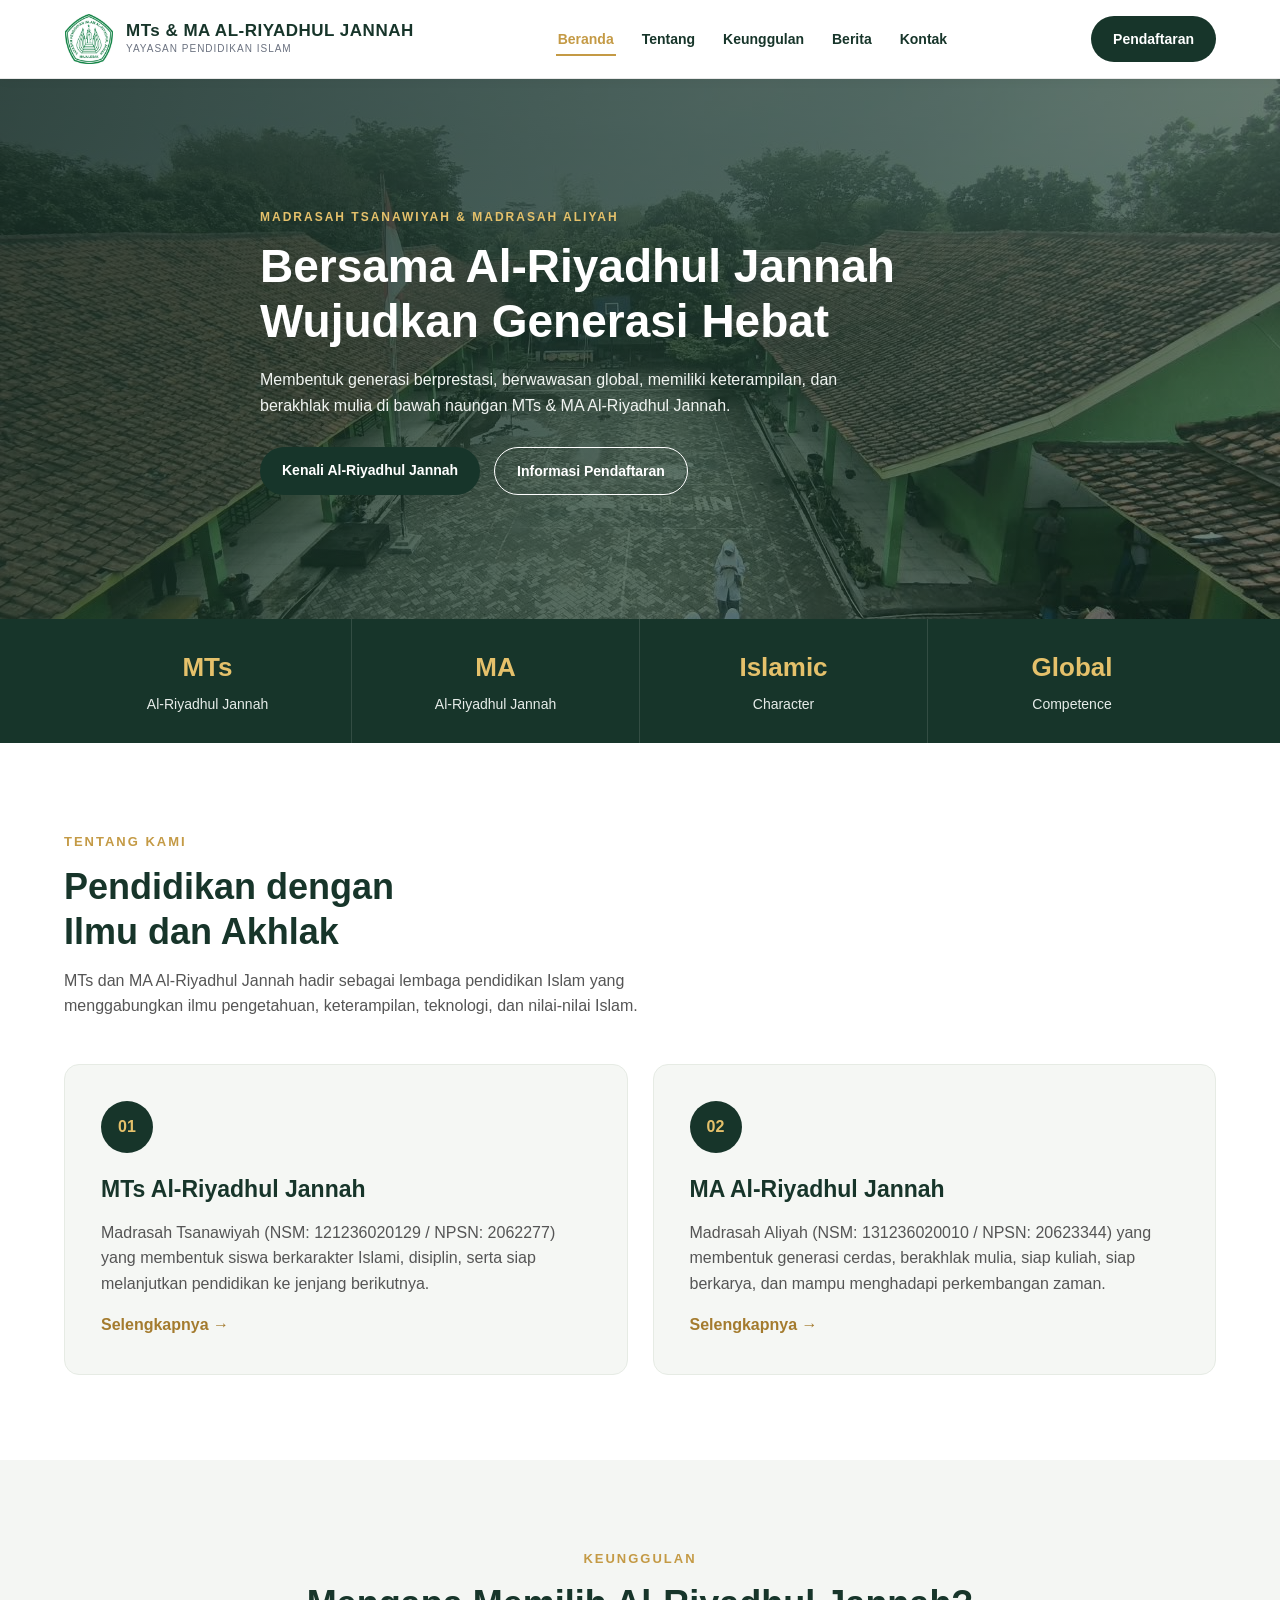
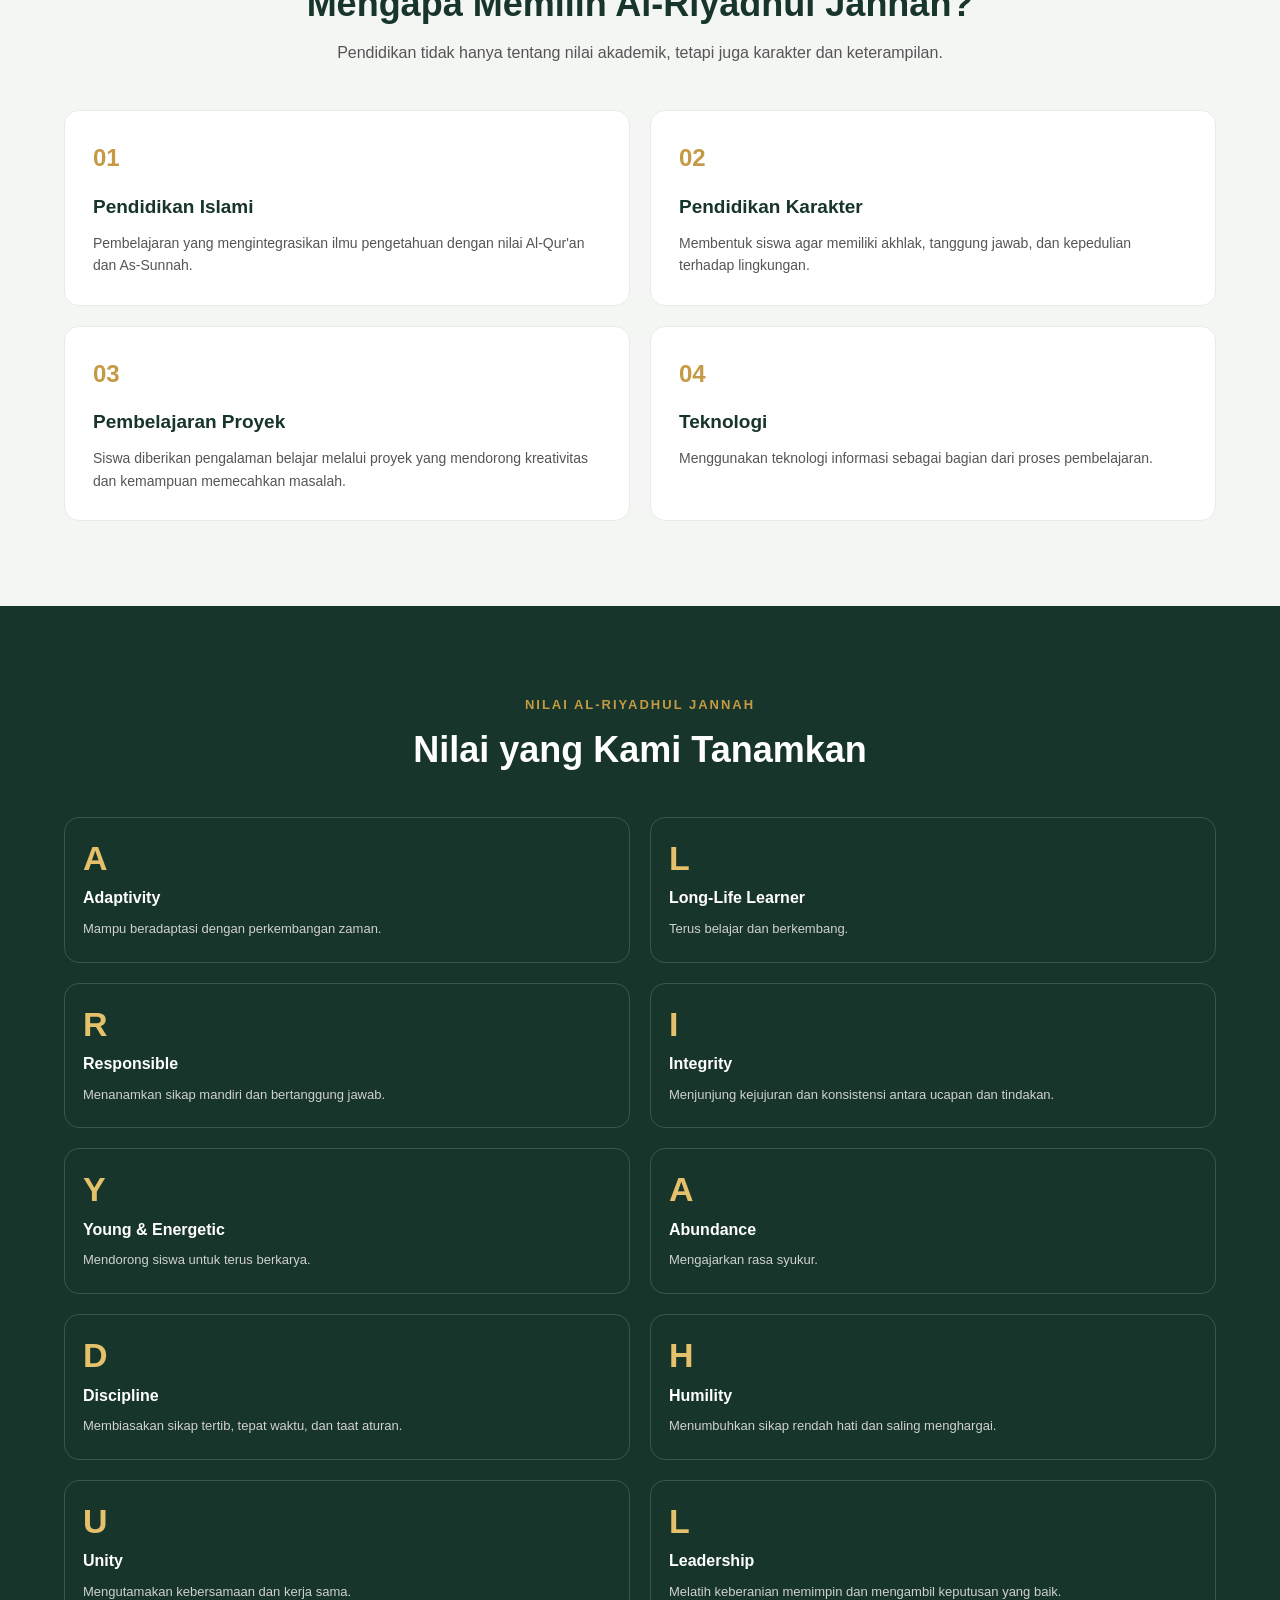
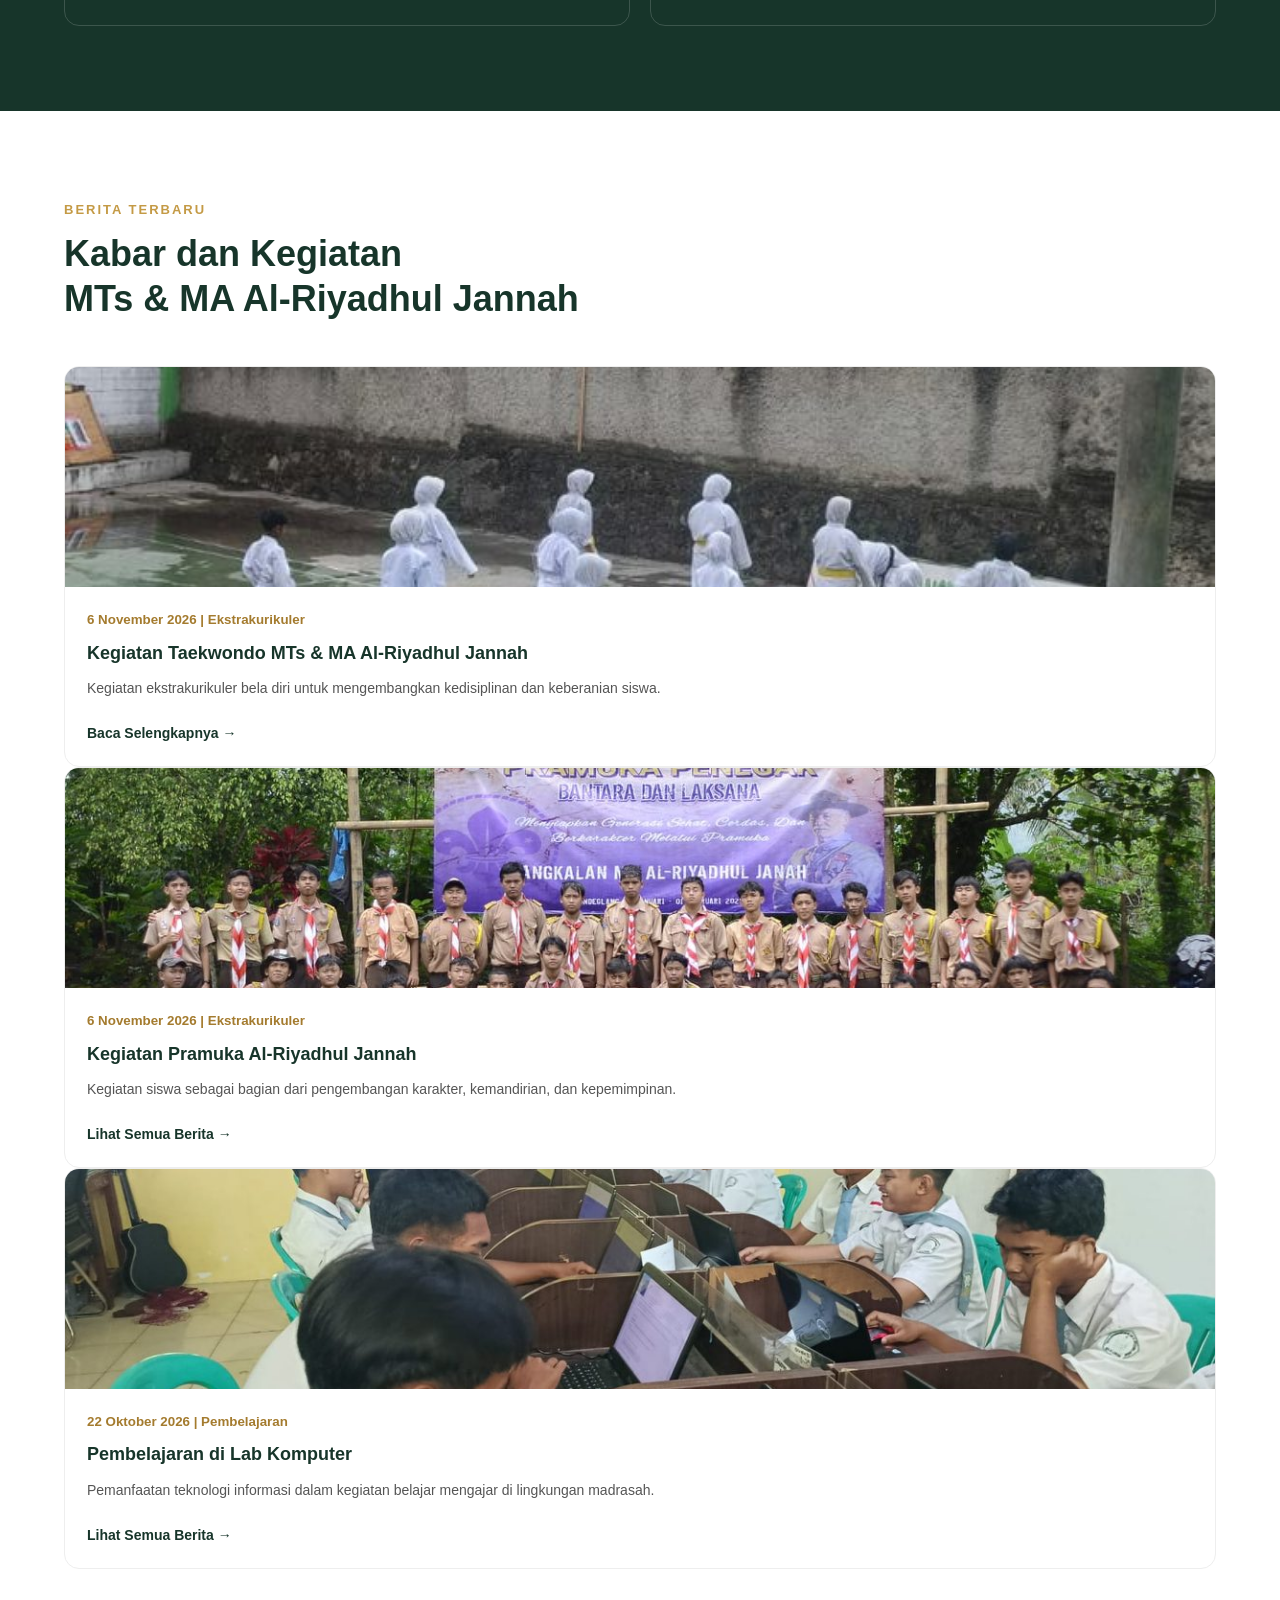
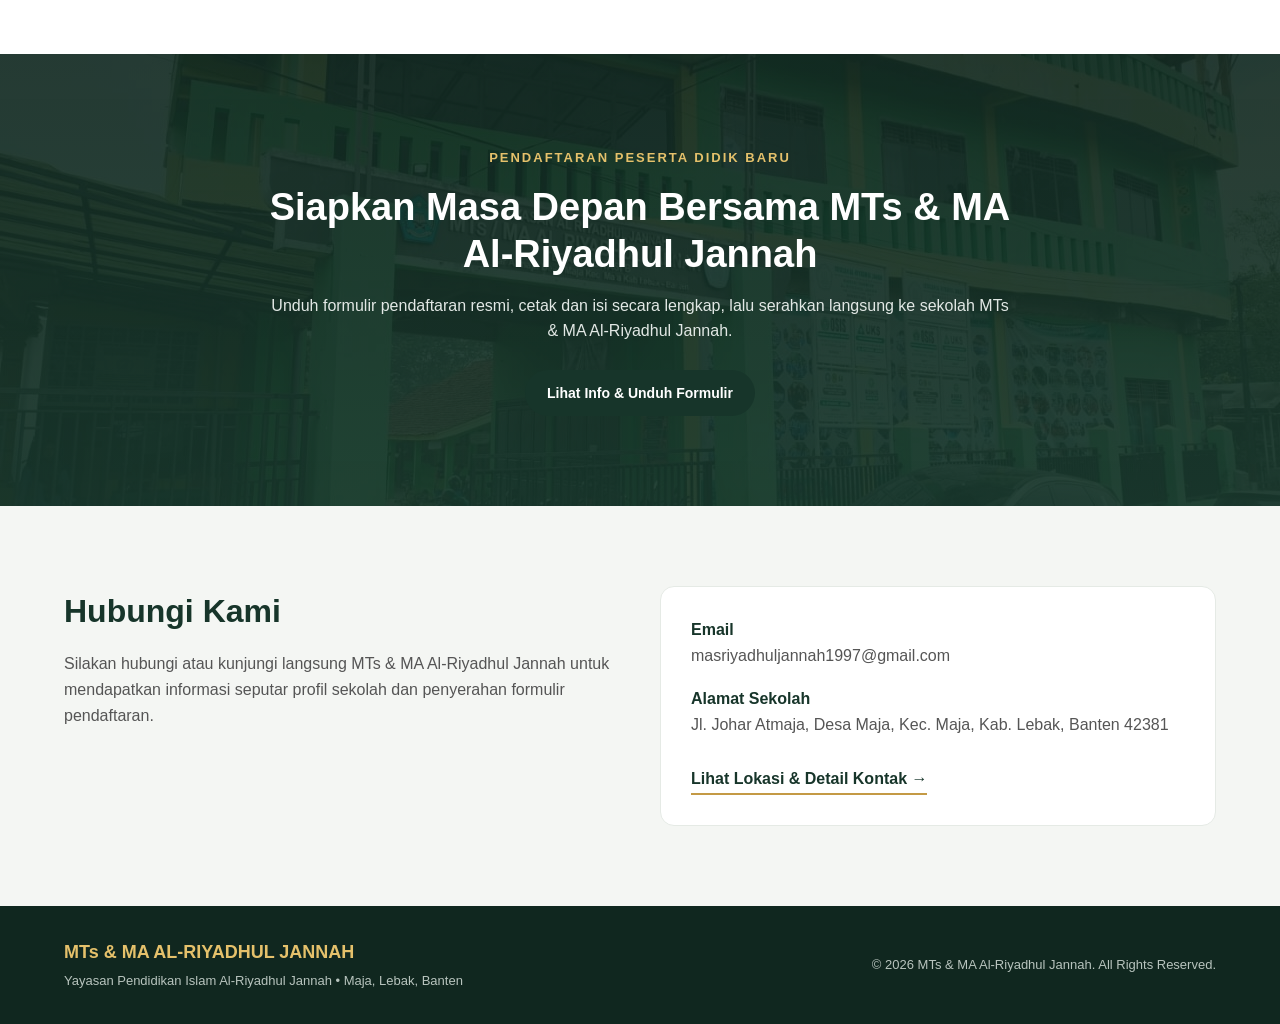
==== index.html @ 2610b928 "Commit pertama: Struktur awal website profil dan pendaftaran MTs" ====
<!DOCTYPE html>
<html lang="id">
<head>
    <meta charset="UTF-8">
    <meta name="viewport" content="width=device-width, initial-scale=1.0">
    <title>Beranda | MTs &amp; MA Al-Riyadhul Jannah</title>
    <link rel="stylesheet" href="assets/css/style.css">
</head>
<body>

<header class="header">
    <div class="container navbar">
        <a href="index.html" class="logo">
            <img src="assets/img/logo.png" alt="Logo Yayasan Al-Riyadhul Jannah">
            <div>
                <h2>MTs &amp; MA AL-RIYADHUL JANNAH</h2>
                <span>YAYASAN PENDIDIKAN ISLAM</span>
            </div>
        </a>

        <nav id="navMenu" class="nav-links" aria-label="Navigasi Utama">
            <a href="index.html" class="active">Beranda</a>
            <a href="profil.html">Tentang</a>
            <a href="keunggulan.html">Keunggulan</a>
            <a href="berita.html">Berita</a>
            <a href="kontak.html">Kontak</a>
            <a href="pendaftaran.html" class="nav-mobile-cta">Pendaftaran</a>
        </nav>

        <div class="nav-actions">
            <a href="pendaftaran.html" class="btn-daftar">Pendaftaran</a>
            <button type="button" class="hamburger" id="hamburgerBtn" aria-label="Buka menu navigasi" aria-expanded="false" aria-controls="navMenu">
                <span></span>
                <span></span>
                <span></span>
            </button>
        </div>
    </div>
</header>

<!-- ================= HERO ================= -->
<section id="home" class="hero">
    <div class="hero-image">
        <img src="assets/img/bg-hero.jpeg" alt="Lingkungan Sekolah MTs dan MA Al-Riyadhul Jannah">
    </div>

    <div class="container hero-content hero-animate">
        <span class="label">MADRASAH TSANAWIYAH &amp; MADRASAH ALIYAH</span>
        <h1>
            Bersama Al-Riyadhul Jannah<br>
            Wujudkan Generasi Hebat
        </h1>
        <p>
            Membentuk generasi berprestasi, berwawasan global,
            memiliki keterampilan, dan berakhlak mulia di bawah naungan
            MTs &amp; MA Al-Riyadhul Jannah.
        </p>

        <div class="hero-button">
            <a href="profil.html" class="btn-primary">Kenali Al-Riyadhul Jannah</a>
            <a href="pendaftaran.html" class="btn-secondary">Informasi Pendaftaran</a>
        </div>
    </div>
</section>

<!-- ================= STATISTIK / IDENTITAS ================= -->
<section class="stats">
    <div class="container stats-grid">
        <div class="stat reveal">
            <h2>MTs</h2>
            <p>Al-Riyadhul Jannah</p>
        </div>
        <div class="stat reveal">
            <h2>MA</h2>
            <p>Al-Riyadhul Jannah</p>
        </div>
        <div class="stat reveal">
            <h2>Islamic</h2>
            <p>Character</p>
        </div>
        <div class="stat reveal">
            <h2>Global</h2>
            <p>Competence</p>
        </div>
    </div>
</section>

<!-- ================= TENTANG ================= -->
<section id="tentang" class="section">
    <div class="container">
        <div class="section-title reveal">
            <span>TENTANG KAMI</span>
            <h2>Pendidikan dengan<br>Ilmu dan Akhlak</h2>
            <p>
                MTs dan MA Al-Riyadhul Jannah hadir sebagai lembaga pendidikan Islam yang
                menggabungkan ilmu pengetahuan, keterampilan, teknologi, dan nilai-nilai Islam.
            </p>
        </div>

        <div class="about-grid">
            <div class="about-card reveal">
                <div class="about-icon">01</div>
                <h3>MTs Al-Riyadhul Jannah</h3>
                <p>
                    Madrasah Tsanawiyah (NSM: 121236020129 / NPSN: 2062277) yang membentuk siswa
                    berkarakter Islami, disiplin, serta siap melanjutkan pendidikan ke jenjang berikutnya.
                </p>
                <a href="profil.html">Selengkapnya &rarr;</a>
            </div>

            <div class="about-card reveal">
                <div class="about-icon">02</div>
                <h3>MA Al-Riyadhul Jannah</h3>
                <p>
                    Madrasah Aliyah (NSM: 131236020010 / NPSN: 20623344) yang membentuk generasi cerdas,
                    berakhlak mulia, siap kuliah, siap berkarya, dan mampu menghadapi perkembangan zaman.
                </p>
                <a href="profil.html">Selengkapnya &rarr;</a>
            </div>
        </div>
    </div>
</section>

<!-- ================= KEUNGGULAN ================= -->
<section id="keunggulan" class="advantages">
    <div class="container">
        <div class="section-title center reveal">
            <span>KEUNGGULAN</span>
            <h2>Mengapa Memilih Al-Riyadhul Jannah?</h2>
            <p>
                Pendidikan tidak hanya tentang nilai akademik, tetapi juga karakter dan keterampilan.
            </p>
        </div>

        <div class="advantage-grid">
            <div class="advantage-card reveal">
                <div class="number">01</div>
                <h3>Pendidikan Islami</h3>
                <p>Pembelajaran yang mengintegrasikan ilmu pengetahuan dengan nilai Al-Qur'an dan As-Sunnah.</p>
            </div>

            <div class="advantage-card reveal">
                <div class="number">02</div>
                <h3>Pendidikan Karakter</h3>
                <p>Membentuk siswa agar memiliki akhlak, tanggung jawab, dan kepedulian terhadap lingkungan.</p>
            </div>

            <div class="advantage-card reveal">
                <div class="number">03</div>
                <h3>Pembelajaran Proyek</h3>
                <p>Siswa diberikan pengalaman belajar melalui proyek yang mendorong kreativitas dan kemampuan memecahkan masalah.</p>
            </div>

            <div class="advantage-card reveal">
                <div class="number">04</div>
                <h3>Teknologi</h3>
                <p>Menggunakan teknologi informasi sebagai bagian dari proses pembelajaran.</p>
            </div>
        </div>
    </div>
</section>

<!-- ================= NILAI ================= -->
<section class="values">
    <div class="container">
        <div class="section-title center reveal">
            <span>NILAI AL-RIYADHUL JANNAH</span>
            <h2>Nilai yang Kami Tanamkan</h2>
        </div>

        <div class="value-grid">
            <div class="value reveal"><strong>A</strong><h3>Adaptivity</h3><p>Mampu beradaptasi dengan perkembangan zaman.</p></div>
            <div class="value reveal"><strong>L</strong><h3>Long-Life Learner</h3><p>Terus belajar dan berkembang.</p></div>
            <div class="value reveal"><strong>R</strong><h3>Responsible</h3><p>Menanamkan sikap mandiri dan bertanggung jawab.</p></div>
            <div class="value reveal"><strong>I</strong><h3>Integrity</h3><p> Menjunjung kejujuran dan konsistensi antara ucapan dan tindakan.</p></div>
            <div class="value reveal"><strong>Y</strong><h3>Young & Energetic</h3><p>Mendorong siswa untuk terus berkarya.</p></div>
            <div class="value reveal"><strong>A</strong><h3>Abundance</h3><p>Mengajarkan rasa syukur.</p></div>
            <div class="value reveal"><strong>D</strong><h3>Discipline</h3><p>Membiasakan sikap tertib, tepat waktu, dan taat aturan.</p></div>
            <div class="value reveal"><strong>H</strong><h3>Humility</h3><p>Menumbuhkan sikap rendah hati dan saling menghargai.</p></div>
            <div class="value reveal"><strong>U</strong><h3>Unity</h3><p>Mengutamakan kebersamaan dan kerja sama.</p></div>
            <div class="value reveal"><strong>L</strong><h3>Leadership</h3><p>Melatih keberanian memimpin dan mengambil keputusan yang baik.</p></div>
        </div>
    </div>
</section>

<!-- ================= BERITA TERBARU ================= -->
<section id="berita" class="section">
    <div class="container">
        <div class="section-title reveal">
            <span>BERITA TERBARU</span>
            <h2>Kabar dan Kegiatan<br>MTs &amp; MA Al-Riyadhul Jannah</h2>
        </div>

        <div class="news-grid">
            <article class="news-card reveal">
                <img src="assets/img/ekskul-karate.jpg" alt="Kegiatan Bela Diri Siswa Al-Riyadhul Jannah" loading="lazy">
                <div class="news-content">
                    <small>6 November 2026 | Ekstrakurikuler</small>
                    <h3>Kegiatan Taekwondo MTs &amp; MA Al-Riyadhul Jannah</h3>
                    <p>Kegiatan ekstrakurikuler bela diri untuk mengembangkan kedisiplinan dan keberanian siswa.</p>
                    <a href="berita/berita-1.html" class="btn-detail">Baca Selengkapnya &rarr;</a>
                </div>
            </article>

            <article class="news-card reveal">
                <img src="assets/img/ekskul-pramuka.jpeg" alt="Kegiatan Pramuka Al-Riyadhul Jannah" loading="lazy">
                <div class="news-content">
                    <small>6 November 2026 | Ekstrakurikuler</small>
                    <h3>Kegiatan Pramuka Al-Riyadhul Jannah</h3>
                    <p>Kegiatan siswa sebagai bagian dari pengembangan karakter, kemandirian, dan kepemimpinan.</p>
                    <a href="berita.html" class="btn-detail">Lihat Semua Berita &rarr;</a>
                </div>
            </article>

            <article class="news-card reveal">
                <img src="assets/img/fasilitas-lab.jpeg" alt="Kegiatan Lab Komputer Al-Riyadhul Jannah" loading="lazy">
                <div class="news-content">
                    <small>22 Oktober 2026 | Pembelajaran</small>
                    <h3>Pembelajaran di Lab Komputer</h3>
                    <p>Pemanfaatan teknologi informasi dalam kegiatan belajar mengajar di lingkungan madrasah.</p>
                    <a href="berita.html" class="btn-detail">Lihat Semua Berita &rarr;</a>
                </div>
            </article>
        </div>
    </div>
</section>

<!-- ================= PENDAFTARAN CTA ================= -->
<section class="registration">
    <div class="container registration-content reveal">
        <span>PENDAFTARAN PESERTA DIDIK BARU</span>
        <h2>Siapkan Masa Depan Bersama MTs &amp; MA Al-Riyadhul Jannah</h2>
        <p>
            Unduh formulir pendaftaran resmi, cetak dan isi secara lengkap, lalu serahkan
            langsung ke sekolah MTs &amp; MA Al-Riyadhul Jannah.
        </p>
        <a href="pendaftaran.html" class="btn-primary">Lihat Info &amp; Unduh Formulir</a>
    </div>
</section>

<!-- ================= KONTAK RINGKAS ================= -->
<section id="kontak" class="contact">
    <div class="container contact-grid">
        <div class="reveal">
            <h2>Hubungi Kami</h2>
            <p>
                Silakan hubungi atau kunjungi langsung MTs &amp; MA Al-Riyadhul Jannah
                untuk mendapatkan informasi seputar profil sekolah dan penyerahan formulir pendaftaran.
            </p>
        </div>

        <div class="contact-info reveal">
            <p>
                <strong>Email</strong><br>
                masriyadhuljannah1997@gmail.com
            </p>
            <p>
                <strong>Alamat Sekolah</strong><br>
                Jl. Johar Atmaja, Desa Maja, Kec. Maja, Kab. Lebak, Banten 42381
            </p>
            <a href="kontak.html" class="maps-link">Lihat Lokasi &amp; Detail Kontak &rarr;</a>
        </div>
    </div>
</section>

<footer>
    <div class="container footer-content">
        <div>
            <h3>MTs &amp; MA AL-RIYADHUL JANNAH</h3>
            <p>Yayasan Pendidikan Islam Al-Riyadhul Jannah &bull; Maja, Lebak, Banten</p>
        </div>
        <div>
            <p>&copy; 2026 MTs &amp; MA Al-Riyadhul Jannah. All Rights Reserved.</p>
        </div>
    </div>
</footer>
<script src="assets/js/main.js"></script>

</body>
</html>
---- assets/css/style.css ----
/* =========================
   RESET & BASE
========================= */
* {
    margin: 0;
    padding: 0;
    box-sizing: border-box;
}

html {
    scroll-behavior: smooth;
}

body {
    font-family: "Segoe UI", Arial, Helvetica, sans-serif;
    color: #17352a;
    background: #ffffff;
    line-height: 1.6;
    overflow-x: hidden;
}

a {
    text-decoration: none;
    color: inherit;
}

img {
    max-width: 100%;
    display: block;
}

.container {
    width: 90%;
    max-width: 1200px;
    margin: auto;
}

/* =========================
   ANIMATIONS
========================= */
@keyframes fadeSlideUp {
    from {
        opacity: 0;
        transform: translateY(24px);
    }
    to {
        opacity: 1;
        transform: translateY(0);
    }
}

.hero-animate {
    animation: fadeSlideUp 0.8s ease-out both;
}

.reveal {
    opacity: 0;
    transform: translateY(22px);
    transition: opacity 0.6s ease, transform 0.6s ease;
}

.reveal.visible {
    opacity: 1;
    transform: translateY(0);
}

@media (prefers-reduced-motion: reduce) {
    .hero-animate,
    .reveal {
        animation: none !important;
        opacity: 1 !important;
        transform: none !important;
        transition: none !important;
    }
}

/* =========================
   HEADER & NAVIGATION
========================= */
.header {
    position: sticky;
    top: 0;
    z-index: 1000;
    background: rgba(255, 255, 255, 0.98);
    backdrop-filter: blur(8px);
    border-bottom: 1px solid #e8e8e8;
    box-shadow: 0 2px 10px rgba(0, 0, 0, 0.04);
}

.navbar {
    min-height: 78px;
    display: flex;
    align-items: center;
    justify-content: space-between;
    gap: 20px;
    position: relative;
}

.logo {
    display: flex;
    align-items: center;
    gap: 12px;
    flex-shrink: 0;
}

.logo img {
    width: 50px;
    height: 50px;
    object-fit: contain;
}

.logo h2 {
    font-size: 17px;
    letter-spacing: 0.5px;
    color: #17352a;
    line-height: 1.2;
}

.logo span {
    display: block;
    font-size: 10px;
    color: #6b7280;
    letter-spacing: 1px;
    text-transform: uppercase;
}

.nav-links {
    display: flex;
    align-items: center;
    gap: 24px;
}

.nav-links a {
    font-size: 14px;
    font-weight: 700;
    color: #17352a;
    padding: 6px 2px;
    position: relative;
    transition: color 0.3s ease;
}

.nav-links a::after {
    content: "";
    position: absolute;
    left: 0;
    bottom: 0;
    width: 0;
    height: 2px;
    background: #c49a45;
    transition: width 0.3s ease;
}

.nav-links a:hover,
.nav-links a.active {
    color: #c49a45;
}

.nav-links a:hover::after,
.nav-links a.active::after {
    width: 100%;
}

.nav-actions {
    display: flex;
    align-items: center;
    gap: 12px;
}

/* Mobile CTA hidden on desktop inside nav */
.nav-mobile-cta {
    display: none;
}

/* BUTTONS */
.btn-daftar,
.btn-primary {
    display: inline-block;
    padding: 12px 22px;
    border-radius: 30px;
    background: #17352a;
    color: #ffffff;
    font-size: 14px;
    font-weight: 700;
    border: none;
    cursor: pointer;
    transition: background-color 0.3s ease, transform 0.25s ease, box-shadow 0.3s ease;
}

.btn-daftar:hover,
.btn-primary:hover {
    background: #c49a45;
    color: #ffffff;
    transform: translateY(-2px);
    box-shadow: 0 6px 16px rgba(196, 154, 69, 0.28);
}

.btn-secondary {
    display: inline-block;
    padding: 12px 22px;
    border: 1.5px solid #ffffff;
    border-radius: 30px;
    color: #ffffff;
    font-size: 14px;
    font-weight: 700;
    transition: background-color 0.3s ease, color 0.3s ease, transform 0.25s ease;
}

.btn-secondary:hover {
    background: #ffffff;
    color: #17352a;
    transform: translateY(-2px);
}

.btn-detail {
    display: inline-block;
    margin-top: 8px;
    color: #17352a;
    font-weight: 700;
    font-size: 14px;
    transition: color 0.3s ease, transform 0.3s ease;
}

.btn-detail:hover {
    color: #c49a45;
    transform: translateX(4px);
}

/* HAMBURGER BUTTON */
.hamburger {
    display: none;
    flex-direction: column;
    justify-content: center;
    align-items: center;
    gap: 5px;
    width: 42px;
    height: 42px;
    background: #f4f6f3;
    border: 1px solid #dce3dc;
    border-radius: 8px;
    cursor: pointer;
    padding: 8px;
    transition: background-color 0.25s ease;
}

.hamburger:hover {
    background: #e6ece6;
}

.hamburger span {
    display: block;
    width: 22px;
    height: 2.5px;
    background: #17352a;
    border-radius: 2px;
    transition: transform 0.3s ease, opacity 0.3s ease;
}

.hamburger.is-open span:nth-child(1) {
    transform: translateY(7.5px) rotate(45deg);
}

.hamburger.is-open span:nth-child(2) {
    opacity: 0;
}

.hamburger.is-open span:nth-child(3) {
    transform: translateY(-7.5px) rotate(-45deg);
}

/* =========================
   HERO
========================= */
.hero {
    position: relative;
    min-height: 540px;
    overflow: hidden;
    display: flex;
    align-items: center;
    background: #10271f;
}

.hero-image {
    position: absolute;
    inset: 0;
    width: 100%;
    height: 100%;
    z-index: 0;
}

.hero-image img {
    width: 100%;
    height: 100%;
    object-fit: cover;
    object-position: center;
}

.hero-image::after {
    content: "";
    position: absolute;
    inset: 0;
    background: linear-gradient(
        135deg,
        rgba(16, 39, 31, 0.82) 0%,
        rgba(23, 53, 42, 0.68) 60%,
        rgba(16, 39, 31, 0.55) 100%
    );
    z-index: 1;
}

.hero-content {
    position: relative;
    z-index: 2;
    padding: 70px 0;
    max-width: 760px;
}

.hero .label,
.page-banner .label {
    display: inline-block;
    font-size: 12px;
    font-weight: 700;
    letter-spacing: 2px;
    color: #e5c16b;
    text-transform: uppercase;
    margin-bottom: 12px;
}

.hero h1 {
    color: #ffffff;
    font-size: 46px;
    line-height: 1.2;
    margin-bottom: 18px;
}

.hero p {
    color: #f0f4f1;
    font-size: 16px;
    max-width: 600px;
    margin-bottom: 28px;
}

.hero-button {
    display: flex;
    flex-wrap: wrap;
    gap: 14px;
}

/* =========================
   PAGE BANNER (INTERNAL PAGES)
========================= */
.page-banner {
    background: linear-gradient(135deg, #10271f 0%, #17352a 100%);
    color: #ffffff;
    padding: 64px 0;
    text-align: center;
}

.page-banner h1 {
    font-size: 36px;
    line-height: 1.25;
    margin-bottom: 12px;
}

.page-banner p {
    color: #d6e0db;
    max-width: 680px;
    margin: 0 auto;
    font-size: 15px;
}

/* =========================
   STATS
========================= */
.stats {
    background: #17352a;
    color: #ffffff;
}

.stats-grid {
    display: grid;
    grid-template-columns: repeat(4, 1fr);
}

.stat {
    text-align: center;
    padding: 28px 16px;
    border-right: 1px solid rgba(255, 255, 255, 0.12);
}

.stat:last-child {
    border-right: none;
}

.stat h2 {
    color: #e5c16b;
    font-size: 26px;
    margin-bottom: 4px;
}

.stat p {
    font-size: 14px;
    color: #e6ece9;
}

/* =========================
   SECTION COMMON
========================= */
.section {
    padding: 85px 0;
}

.section-title {
    max-width: 680px;
    margin-bottom: 45px;
}

.section-title span {
    color: #c49a45;
    font-size: 13px;
    font-weight: 700;
    letter-spacing: 2px;
    text-transform: uppercase;
}

.section-title h2 {
    font-size: 36px;
    line-height: 1.25;
    margin: 10px 0 14px;
    color: #17352a;
}

.section-title p {
    color: #555;
}

.center {
    text-align: center;
    margin-left: auto;
    margin-right: auto;
}

/* =========================
   ABOUT (MTs & MA)
========================= */
.about-grid {
    display: grid;
    grid-template-columns: repeat(2, 1fr);
    gap: 25px;
}

.about-card {
    padding: 36px;
    background: #f5f7f4;
    border-radius: 15px;
    border: 1px solid #e6ebe4;
    transition: transform 0.3s ease, box-shadow 0.3s ease;
}

.about-card:hover {
    transform: translateY(-6px);
    box-shadow: 0 15px 35px rgba(0, 0, 0, 0.08);
}

.about-icon {
    width: 52px;
    height: 52px;
    display: flex;
    align-items: center;
    justify-content: center;
    border-radius: 50%;
    background: #17352a;
    color: #e5c16b;
    font-weight: 700;
    margin-bottom: 18px;
}

.about-card h3 {
    font-size: 23px;
    margin-bottom: 12px;
}

.about-card p {
    color: #555;
    margin-bottom: 16px;
}

.about-card .meta-list {
    list-style: none;
    margin-bottom: 18px;
    font-size: 13px;
    color: #3f5248;
}

.about-card .meta-list li {
    margin-bottom: 5px;
}

.about-card a {
    color: #a47b2e;
    font-weight: 700;
}

/* =========================
   ADVANTAGES
========================= */
.advantages {
    padding: 85px 0;
    background: #f4f6f3;
}

.advantage-grid {
    display: grid;
    grid-template-columns: repeat(4, 1fr);
    gap: 20px;
}

.advantage-card {
    background: #ffffff;
    padding: 28px;
    border-radius: 15px;
    border: 1px solid #eaeaea;
    transition: transform 0.3s ease, box-shadow 0.3s ease;
}

.advantage-card:hover {
    transform: translateY(-6px);
    box-shadow: 0 12px 26px rgba(0, 0, 0, 0.06);
}

.number {
    color: #c49a45;
    font-size: 24px;
    font-weight: 700;
    margin-bottom: 14px;
}

.advantage-card h3 {
    margin-bottom: 10px;
    font-size: 19px;
}

.advantage-card p {
    color: #555;
    font-size: 14px;
}

/* =========================
   VALUES
========================= */
.values {
    padding: 85px 0;
    background: #17352a;
    color: #ffffff;
}

.values .section-title h2 {
    color: #ffffff;
}

.values .section-title p {
    color: #d2d2d2;
}

/* Desktop: 5 kolom x 2 baris = 10 item */
.value-grid {
    display: grid;
    grid-template-columns: repeat(5, 1fr);
    gap: 20px;
}

.value {
    padding: 22px 18px;
    border: 1px solid rgba(255, 255, 255, 0.16);
    border-radius: 15px;
    transition: background-color 0.3s ease, transform 0.3s ease;
}

.value:hover {
    background: rgba(255, 255, 255, 0.07);
    transform: translateY(-4px);
}

.value strong {
    display: block;
    font-size: 34px;
    color: #e5c16b;
    margin-bottom: 8px;
    line-height: 1.1;
}

.value h3 {
    font-size: 16px;
    margin-bottom: 8px;
}

.value p {
    color: #d0d0d0;
    font-size: 13px;
}

/* =========================
   NEWS & GALLERY
========================= */
.advantage-grid {
    grid-template-columns: repeat(2, 1fr);
}

.value-grid {
    grid-template-columns: repeat(2, 1fr);
}

.news-grid {
    grid-template-columns: repeat(2, 1fr);
}

.news-card {
    overflow: hidden;
    border-radius: 15px;
    background: #ffffff;
    border: 1px solid #eeeeee;
    display: flex;
    flex-direction: column;
    transition: transform 0.3s ease, box-shadow 0.3s ease;
}

.news-card:hover {
    transform: translateY(-6px);
    box-shadow: 0 15px 30px rgba(0, 0, 0, 0.08);
}

.news-card img {
    width: 100%;
    height: 220px;
    object-fit: cover;
}

.news-content {
    padding: 22px;
    display: flex;
    flex-direction: column;
    flex: 1;
}

.news-content small {
    color: #a47b2e;
    font-weight: 600;
}

.news-content h3 {
    margin: 8px 0 10px;
    font-size: 18px;
}

.news-content p {
    color: #555;
    font-size: 14px;
    margin-bottom: 14px;
    flex: 1;
}

/* DETAIL BERITA */
.detail-berita {
    max-width: 820px;
    margin: 0 auto;
    background: #ffffff;
    padding: 36px;
    border-radius: 16px;
    border: 1px solid #e8ece8;
    box-shadow: 0 8px 25px rgba(0, 0, 0, 0.05);
}

.detail-berita small {
    color: #a47b2e;
    font-weight: 700;
    display: block;
    margin-bottom: 10px;
}

.detail-berita h1 {
    font-size: 30px;
    line-height: 1.3;
    margin-bottom: 22px;
    color: #17352a;
}

.detail-berita img {
    width: 100%;
    max-height: 440px;
    object-fit: cover;
    border-radius: 12px;
    margin-bottom: 24px;
}

.detail-berita p {
    margin-bottom: 16px;
    color: #333;
    font-size: 16px;
    line-height: 1.75;
}

/* =========================
   PENDAFTARAN OFFLINE PAGE
========================= */
.pendaftaran-wrapper {
    max-width: 820px;
    margin: 0 auto;
}

.pendaftaran-card {
    background: #ffffff;
    border-radius: 16px;
    padding: 36px;
    border: 1px solid #e4ebe5;
    box-shadow: 0 10px 30px rgba(23, 53, 42, 0.08);
}

.pendaftaran-card h2 {
    font-size: 24px;
    margin-bottom: 12px;
    color: #17352a;
}

.steps-box {
    background: #f4f7f5;
    border-left: 5px solid #17352a;
    padding: 24px;
    border-radius: 8px;
    margin: 24px 0;
}

.steps-box h3 {
    margin-bottom: 12px;
    color: #17352a;
}

.steps-box ol {
    padding-left: 20px;
}

.steps-box li {
    margin-bottom: 10px;
    color: #374151;
}

.download-box {
    text-align: center;
    background: #f9faf8;
    border: 1.5px dashed #c49a45;
    border-radius: 12px;
    padding: 32px 20px;
    margin: 28px 0 20px;
}

.download-box p {
    margin-bottom: 18px;
    color: #374151;
}

.btn-download {
    display: inline-block;
    background: #17352a;
    color: #ffffff;
    padding: 15px 30px;
    border-radius: 30px;
    font-size: 16px;
    font-weight: 700;
    transition: background-color 0.3s ease, transform 0.25s ease, box-shadow 0.3s ease;
}

.btn-download:hover {
    background: #c49a45;
    transform: translateY(-2px);
    box-shadow: 0 8px 20px rgba(196, 154, 69, 0.3);
}

.pendaftaran-note {
    font-size: 13.5px;
    color: #5b6660;
    background: #fffbeb;
    border: 1px solid #fde68a;
    padding: 14px 18px;
    border-radius: 8px;
    margin-top: 16px;
}

/* =========================
   REGISTRATION CTA SECTION
========================= */
.registration {
    padding: 90px 0;
    background:
        linear-gradient(
            rgba(16, 39, 31, 0.90),
            rgba(23, 53, 42, 0.92)
        ),
        url("../img/pintudepan.jpg");
    background-size: cover;
    background-position: center;
    text-align: center;
    color: #ffffff;
}

.registration-content {
    max-width: 750px;
}

.registration span {
    color: #e5c16b;
    font-weight: 700;
    letter-spacing: 2px;
    font-size: 13px;
}

.registration h2 {
    font-size: 38px;
    line-height: 1.25;
    margin: 14px 0;
}

.registration p {
    color: #e2e8e5;
    margin-bottom: 26px;
}

/* =========================
   CONTACT
========================= */
.contact {
    padding: 80px 0;
    background: #f4f6f3;
}

.contact-grid {
    display: grid;
    grid-template-columns: 1fr 1fr;
    gap: 40px;
    align-items: start;
}

.contact h2 {
    font-size: 32px;
    margin-bottom: 14px;
}

.contact p {
    color: #555;
}

.contact-info {
    background: #ffffff;
    padding: 30px;
    border-radius: 14px;
    border: 1px solid #e5eae5;
}

.contact-info p {
    margin-bottom: 18px;
}

.contact-info p:last-child {
    margin-bottom: 0;
}

.contact-info strong {
    color: #17352a;
}

.maps-link {
    display: inline-block;
    margin-top: 10px;
    color: #17352a;
    font-weight: 700;
    border-bottom: 2px solid #c49a45;
    padding-bottom: 2px;
    transition: color 0.3s ease;
}

.maps-link:hover {
    color: #c49a45;
}

/* =========================
   FOOTER
========================= */
footer {
    background: #10271f;
    color: #ffffff;
    padding: 32px 0;
}

.footer-content {
    display: flex;
    justify-content: space-between;
    align-items: center;
    gap: 16px;
}

.footer-content h3 {
    color: #e5c16b;
    font-size: 18px;
    margin-bottom: 4px;
}

.footer-content p {
    color: #b8c4be;
    font-size: 13px;
}

/* =========================
   RESPONSIVE (TABLET & MOBILE)
========================= */
@media (max-width: 900px) {
    .hamburger {
        display: flex;
    }

    .nav-actions .btn-daftar {
        display: none;
    }

    .nav-links {
        display: none;
        position: absolute;
        top: 78px;
        left: -5.5%;
        right: -5.5%;
        background: #ffffff;
        flex-direction: column;
        align-items: stretch;
        gap: 0;
        padding: 12px 24px 20px;
        border-bottom: 2px solid #e5e8e5;
        box-shadow: 0 12px 24px rgba(0, 0, 0, 0.08);
        z-index: 999;
    }

    .nav-links.open {
        display: flex;
        animation: fadeSlideUp 0.25s ease-out;
    }

    .nav-links a {
        padding: 12px 4px;
        border-bottom: 1px solid #f0f2f0;
        font-size: 15px;
    }

    .nav-links a::after {
        display: none;
    }

    .nav-mobile-cta {
        display: block;
        margin-top: 14px;
        text-align: center;
        background: #17352a !important;
        color: #ffffff !important;
        border-radius: 30px;
        padding: 12px 20px !important;
        border-bottom: none !important;
    }

    .hero h1 {
        font-size: 36px;
    }

    .advantage-grid,
    .value-grid {
        grid-template-columns: repeat(2, 1fr);
    }

    .news-grid {
        grid-template-columns: repeat(2, 1fr);
    }
}

@media (max-width: 600px) {
    .navbar {
        min-height: 70px;
    }

    .nav-links {
        top: 70px;
    }

    .logo img {
        width: 42px;
        height: 42px;
    }

    .logo h2 {
        font-size: 14px;
    }

    .logo span {
        font-size: 9px;
    }

    .hero {
        min-height: 460px;
    }

    .hero-content {
        padding: 50px 0;
    }

    .hero h1 {
        font-size: 28px;
    }

    .hero p {
        font-size: 14.5px;
    }

    .hero-button {
        flex-direction: column;
        align-items: stretch;
    }

    .hero-button a {
        text-align: center;
    }

    .page-banner {
        padding: 46px 0;
    }

    .page-banner h1 {
        font-size: 26px;
    }

    .stats-grid {
        grid-template-columns: repeat(2, 1fr);
    }

    .stat {
        border-bottom: 1px solid rgba(255, 255, 255, 0.12);
    }

    .section,
    .advantages,
    .values,
    .registration {
        padding: 60px 0;
    }

    .about-grid,
    .advantage-grid,
    .value-grid,
    .news-grid,
    .contact-grid {
        grid-template-columns: 1fr;
    }

    .section-title h2,
    .registration h2 {
        font-size: 26px;
    }

    .detail-berita,
    .pendaftaran-card {
        padding: 22px;
    }

    .detail-berita h1 {
        font-size: 22px;
    }

    .footer-content {
        flex-direction: column;
        text-align: center;
    }
}
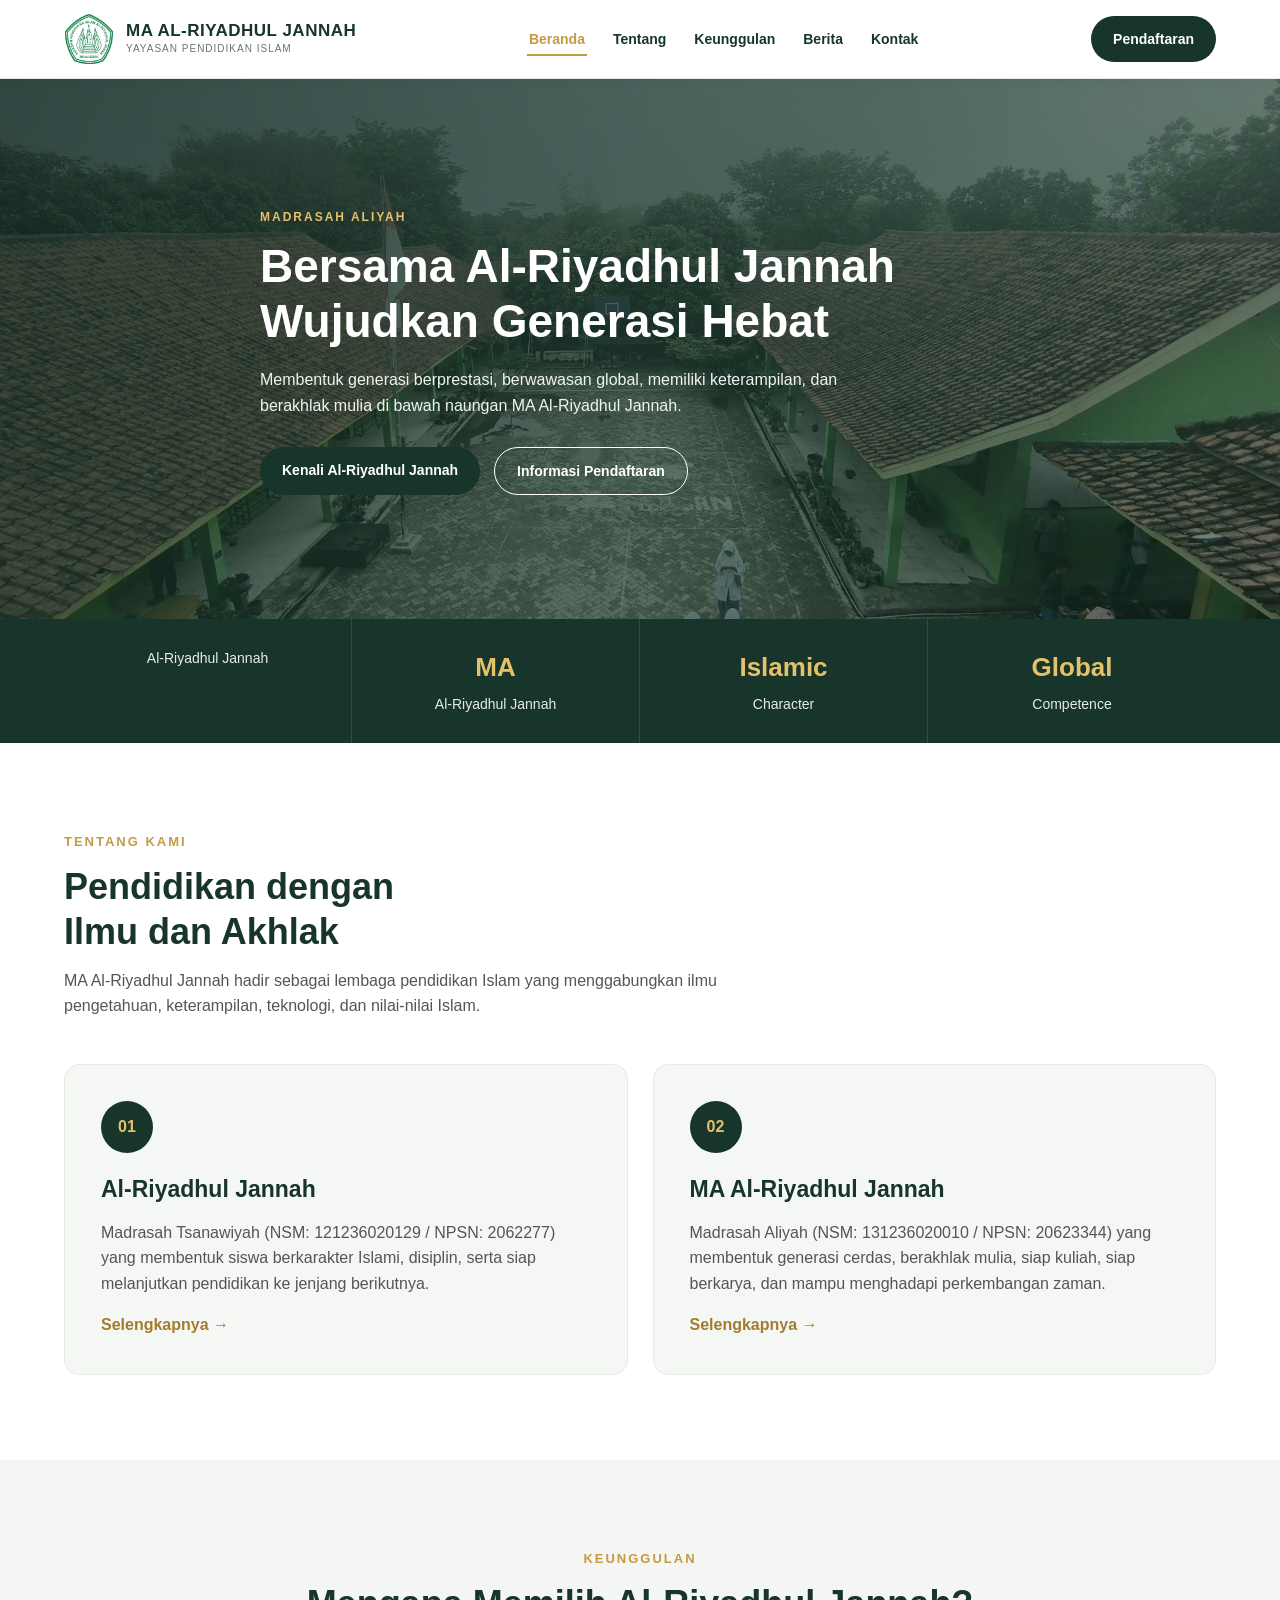
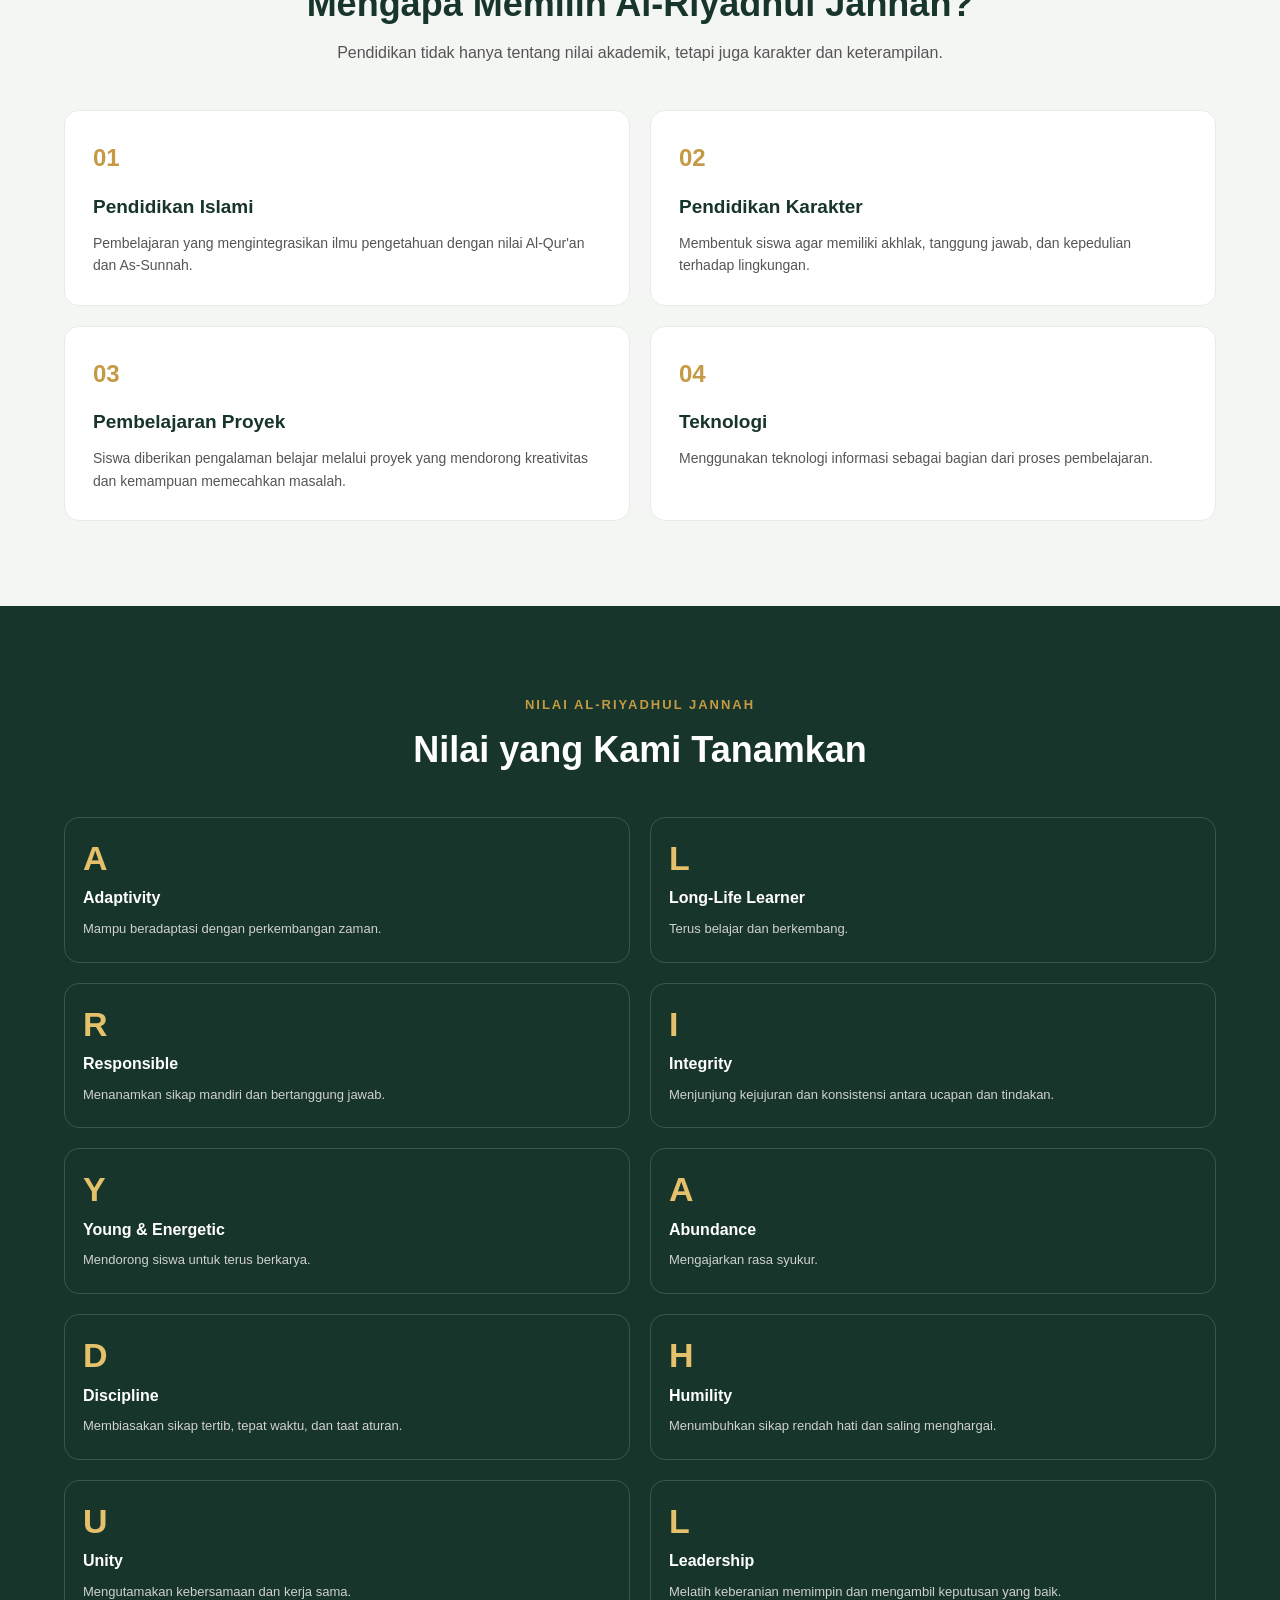
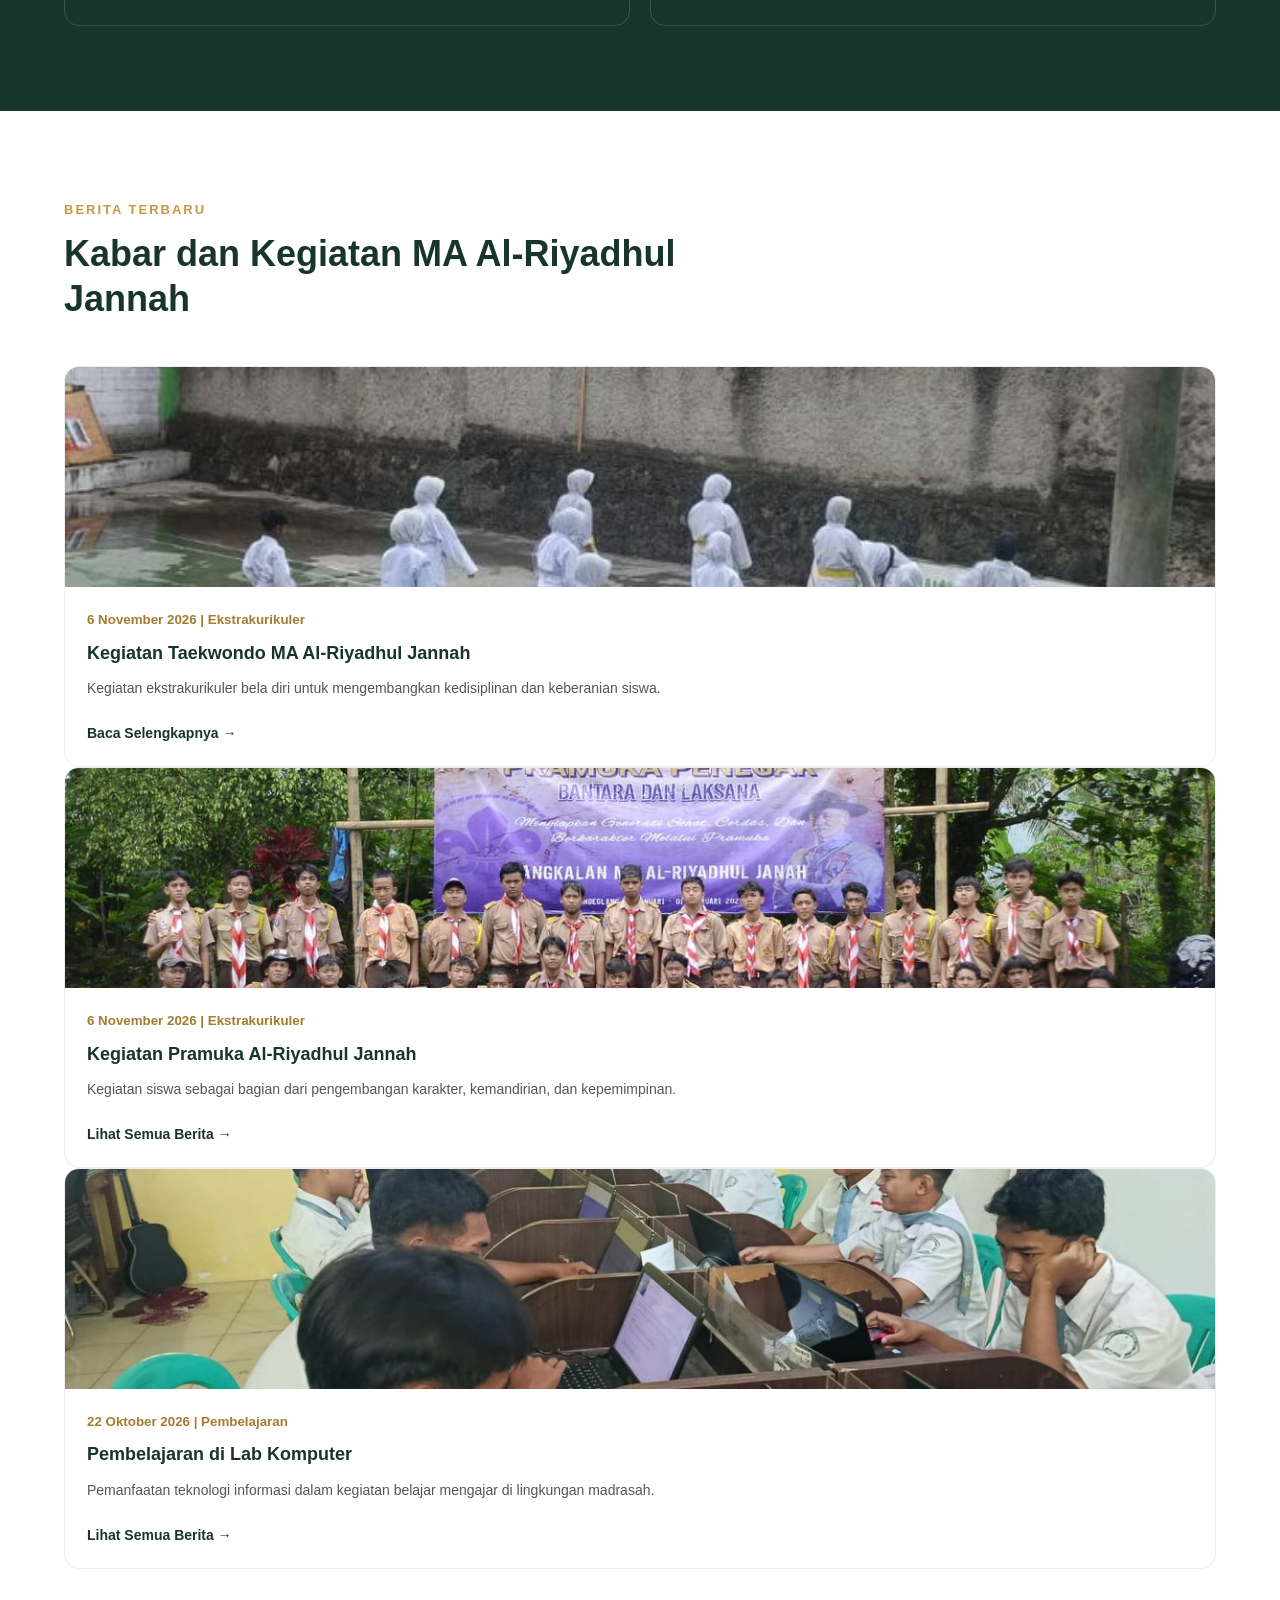
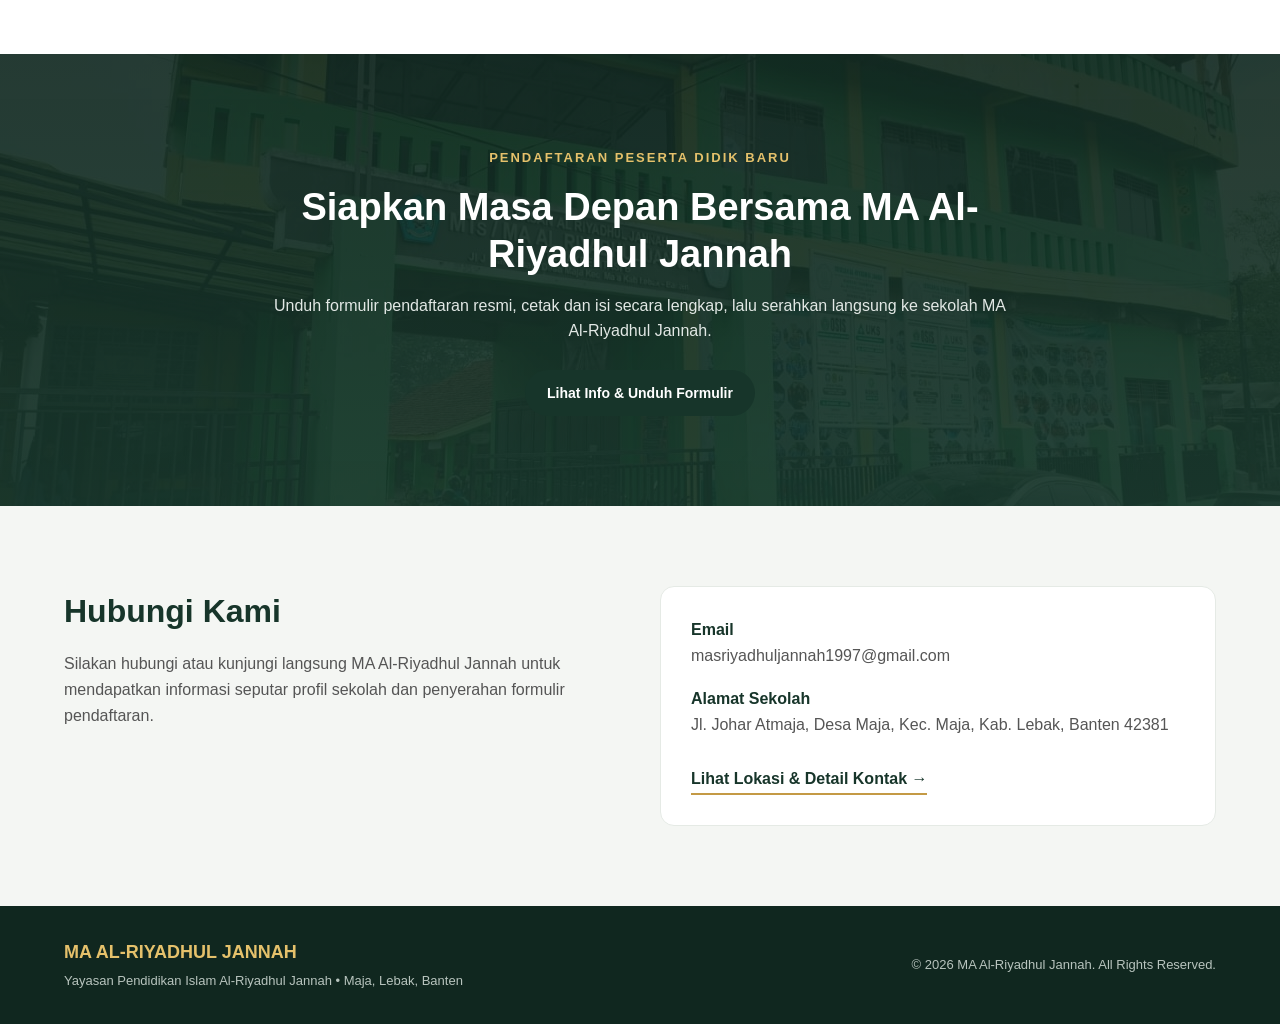
==== commit 0ce9c99b: "perbaikan mts dihapus" ====
--- a/index.html
+++ b/index.html
@@ -1,9 +1,11 @@
+
+
 <!DOCTYPE html>
 <html lang="id">
 <head>
     <meta charset="UTF-8">
     <meta name="viewport" content="width=device-width, initial-scale=1.0">
-    <title>Beranda | MTs &amp; MA Al-Riyadhul Jannah</title>
+    <title>Beranda |  MA Al-Riyadhul Jannah</title>
     <link rel="stylesheet" href="assets/css/style.css">
 </head>
 <body>
@@ -13,7 +15,7 @@
         <a href="index.html" class="logo">
             <img src="assets/img/logo.png" alt="Logo Yayasan Al-Riyadhul Jannah">
             <div>
-                <h2>MTs &amp; MA AL-RIYADHUL JANNAH</h2>
+                <h2>MA AL-RIYADHUL JANNAH</h2>
                 <span>YAYASAN PENDIDIKAN ISLAM</span>
             </div>
         </a>
@@ -41,19 +43,19 @@
 <!-- ================= HERO ================= -->
 <section id="home" class="hero">
     <div class="hero-image">
-        <img src="assets/img/bg-hero.jpeg" alt="Lingkungan Sekolah MTs dan MA Al-Riyadhul Jannah">
+        <img src="assets/img/bg-hero.jpeg" alt="Lingkungan Sekolah MA Al-Riyadhul Jannah">
     </div>
 
     <div class="container hero-content hero-animate">
-        <span class="label">MADRASAH TSANAWIYAH &amp; MADRASAH ALIYAH</span>
+        <span class="label">MADRASAH ALIYAH</span>
         <h1>
             Bersama Al-Riyadhul Jannah<br>
             Wujudkan Generasi Hebat
         </h1>
         <p>
-            Membentuk generasi berprestasi, berwawasan global,
-            memiliki keterampilan, dan berakhlak mulia di bawah naungan
-            MTs &amp; MA Al-Riyadhul Jannah.
+           Membentuk generasi berprestasi, berwawasan global,
+           memiliki keterampilan, dan berakhlak mulia di bawah naungan
+           MA Al-Riyadhul Jannah.
         </p>
 
         <div class="hero-button">
@@ -67,7 +69,6 @@
 <section class="stats">
     <div class="container stats-grid">
         <div class="stat reveal">
-            <h2>MTs</h2>
             <p>Al-Riyadhul Jannah</p>
         </div>
         <div class="stat reveal">
@@ -92,7 +93,7 @@
             <span>TENTANG KAMI</span>
             <h2>Pendidikan dengan<br>Ilmu dan Akhlak</h2>
             <p>
-                MTs dan MA Al-Riyadhul Jannah hadir sebagai lembaga pendidikan Islam yang
+                MA Al-Riyadhul Jannah hadir sebagai lembaga pendidikan Islam yang
                 menggabungkan ilmu pengetahuan, keterampilan, teknologi, dan nilai-nilai Islam.
             </p>
         </div>
@@ -100,7 +101,7 @@
         <div class="about-grid">
             <div class="about-card reveal">
                 <div class="about-icon">01</div>
-                <h3>MTs Al-Riyadhul Jannah</h3>
+                <h3> Al-Riyadhul Jannah</h3>
                 <p>
                     Madrasah Tsanawiyah (NSM: 121236020129 / NPSN: 2062277) yang membentuk siswa
                     berkarakter Islami, disiplin, serta siap melanjutkan pendidikan ke jenjang berikutnya.
@@ -188,7 +189,7 @@
     <div class="container">
         <div class="section-title reveal">
             <span>BERITA TERBARU</span>
-            <h2>Kabar dan Kegiatan<br>MTs &amp; MA Al-Riyadhul Jannah</h2>
+            <h2>Kabar dan Kegiatan MA Al-Riyadhul Jannah</h2>
         </div>
 
         <div class="news-grid">
@@ -196,7 +197,7 @@
                 <img src="assets/img/ekskul-karate.jpg" alt="Kegiatan Bela Diri Siswa Al-Riyadhul Jannah" loading="lazy">
                 <div class="news-content">
                     <small>6 November 2026 | Ekstrakurikuler</small>
-                    <h3>Kegiatan Taekwondo MTs &amp; MA Al-Riyadhul Jannah</h3>
+                    <h3>Kegiatan Taekwondo MA Al-Riyadhul Jannah</h3>
                     <p>Kegiatan ekstrakurikuler bela diri untuk mengembangkan kedisiplinan dan keberanian siswa.</p>
                     <a href="berita/berita-1.html" class="btn-detail">Baca Selengkapnya &rarr;</a>
                 </div>
@@ -229,10 +230,10 @@
 <section class="registration">
     <div class="container registration-content reveal">
         <span>PENDAFTARAN PESERTA DIDIK BARU</span>
-        <h2>Siapkan Masa Depan Bersama MTs &amp; MA Al-Riyadhul Jannah</h2>
+        <h2>Siapkan Masa Depan Bersama MA Al-Riyadhul Jannah</h2>
         <p>
             Unduh formulir pendaftaran resmi, cetak dan isi secara lengkap, lalu serahkan
-            langsung ke sekolah MTs &amp; MA Al-Riyadhul Jannah.
+            langsung ke sekolah MA Al-Riyadhul Jannah.
         </p>
         <a href="pendaftaran.html" class="btn-primary">Lihat Info &amp; Unduh Formulir</a>
     </div>
@@ -244,7 +245,7 @@
         <div class="reveal">
             <h2>Hubungi Kami</h2>
             <p>
-                Silakan hubungi atau kunjungi langsung MTs &amp; MA Al-Riyadhul Jannah
+                Silakan hubungi atau kunjungi langsung MA Al-Riyadhul Jannah
                 untuk mendapatkan informasi seputar profil sekolah dan penyerahan formulir pendaftaran.
             </p>
         </div>
@@ -266,11 +267,11 @@
 <footer>
     <div class="container footer-content">
         <div>
-            <h3>MTs &amp; MA AL-RIYADHUL JANNAH</h3>
+            <h3>MA AL-RIYADHUL JANNAH</h3>
             <p>Yayasan Pendidikan Islam Al-Riyadhul Jannah &bull; Maja, Lebak, Banten</p>
         </div>
         <div>
-            <p>&copy; 2026 MTs &amp; MA Al-Riyadhul Jannah. All Rights Reserved.</p>
+            <p>&copy; 2026 MA Al-Riyadhul Jannah. All Rights Reserved.</p>
         </div>
     </div>
 </footer>
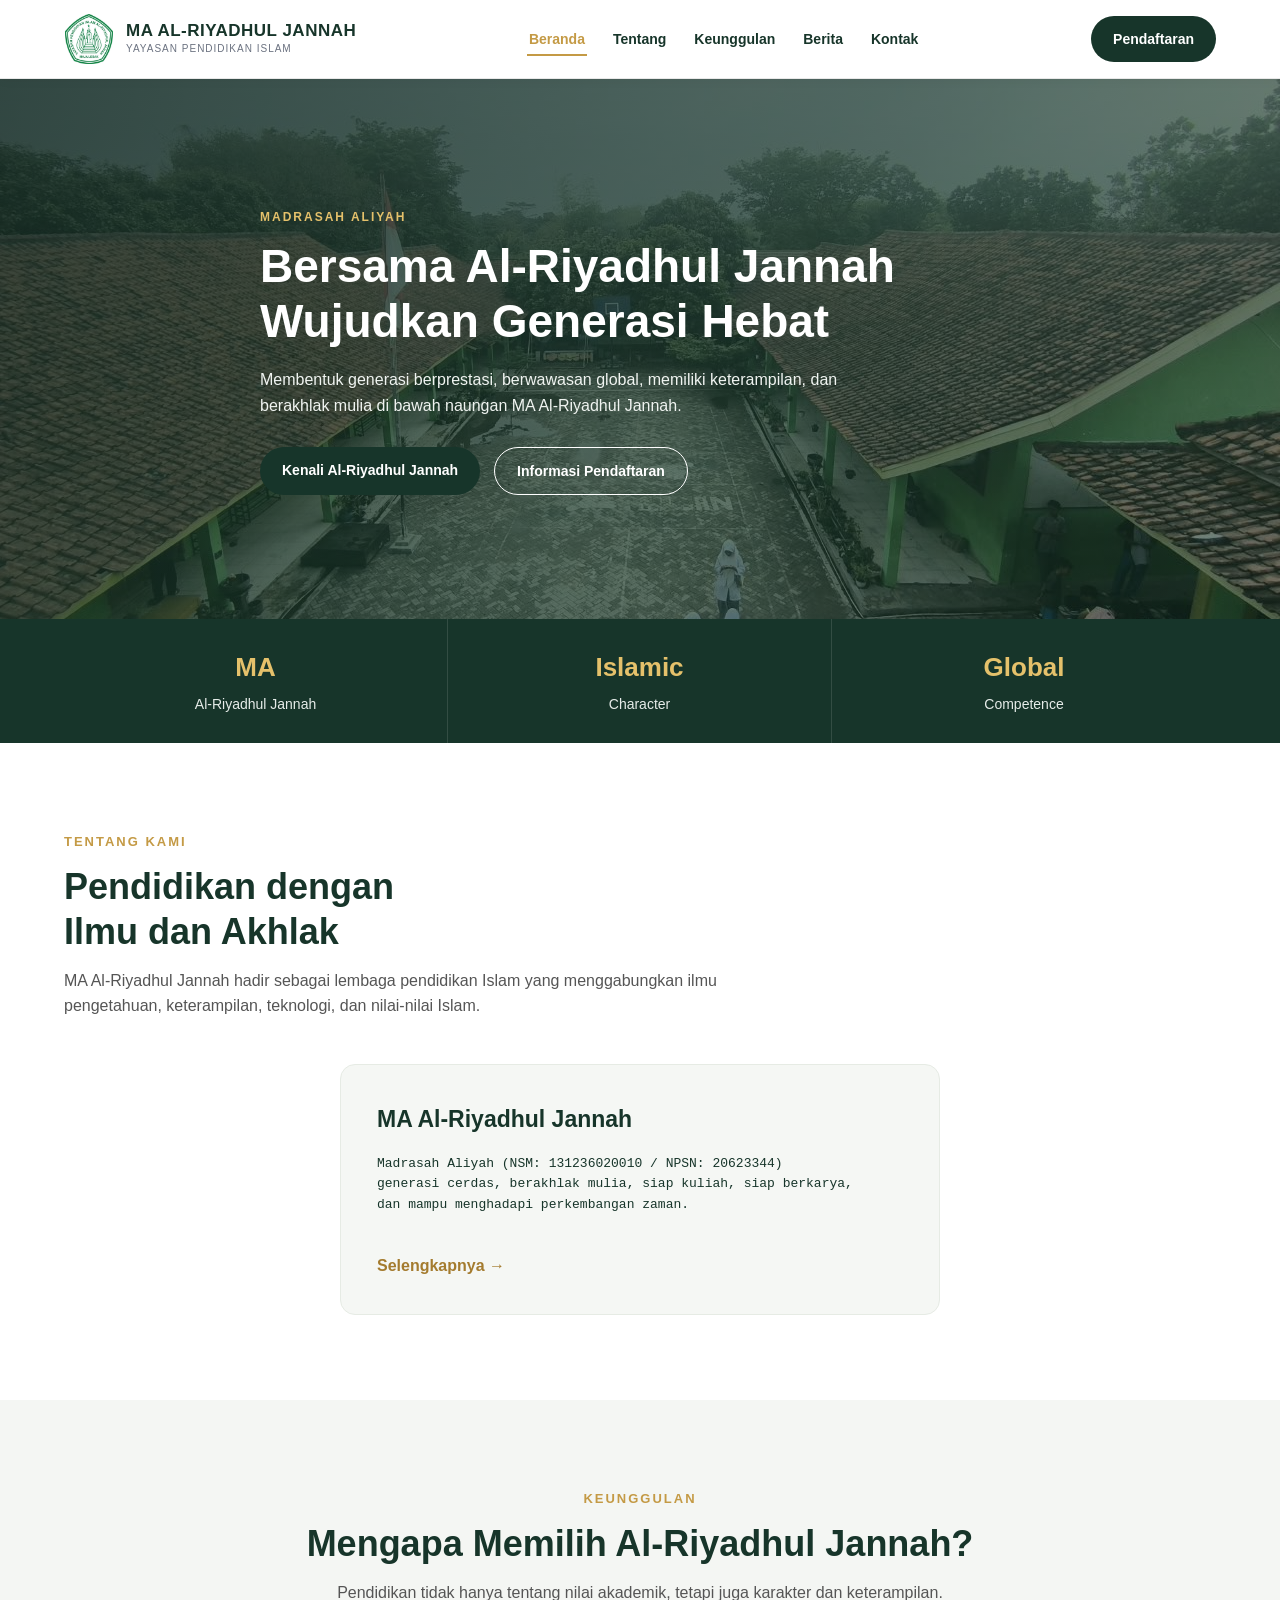
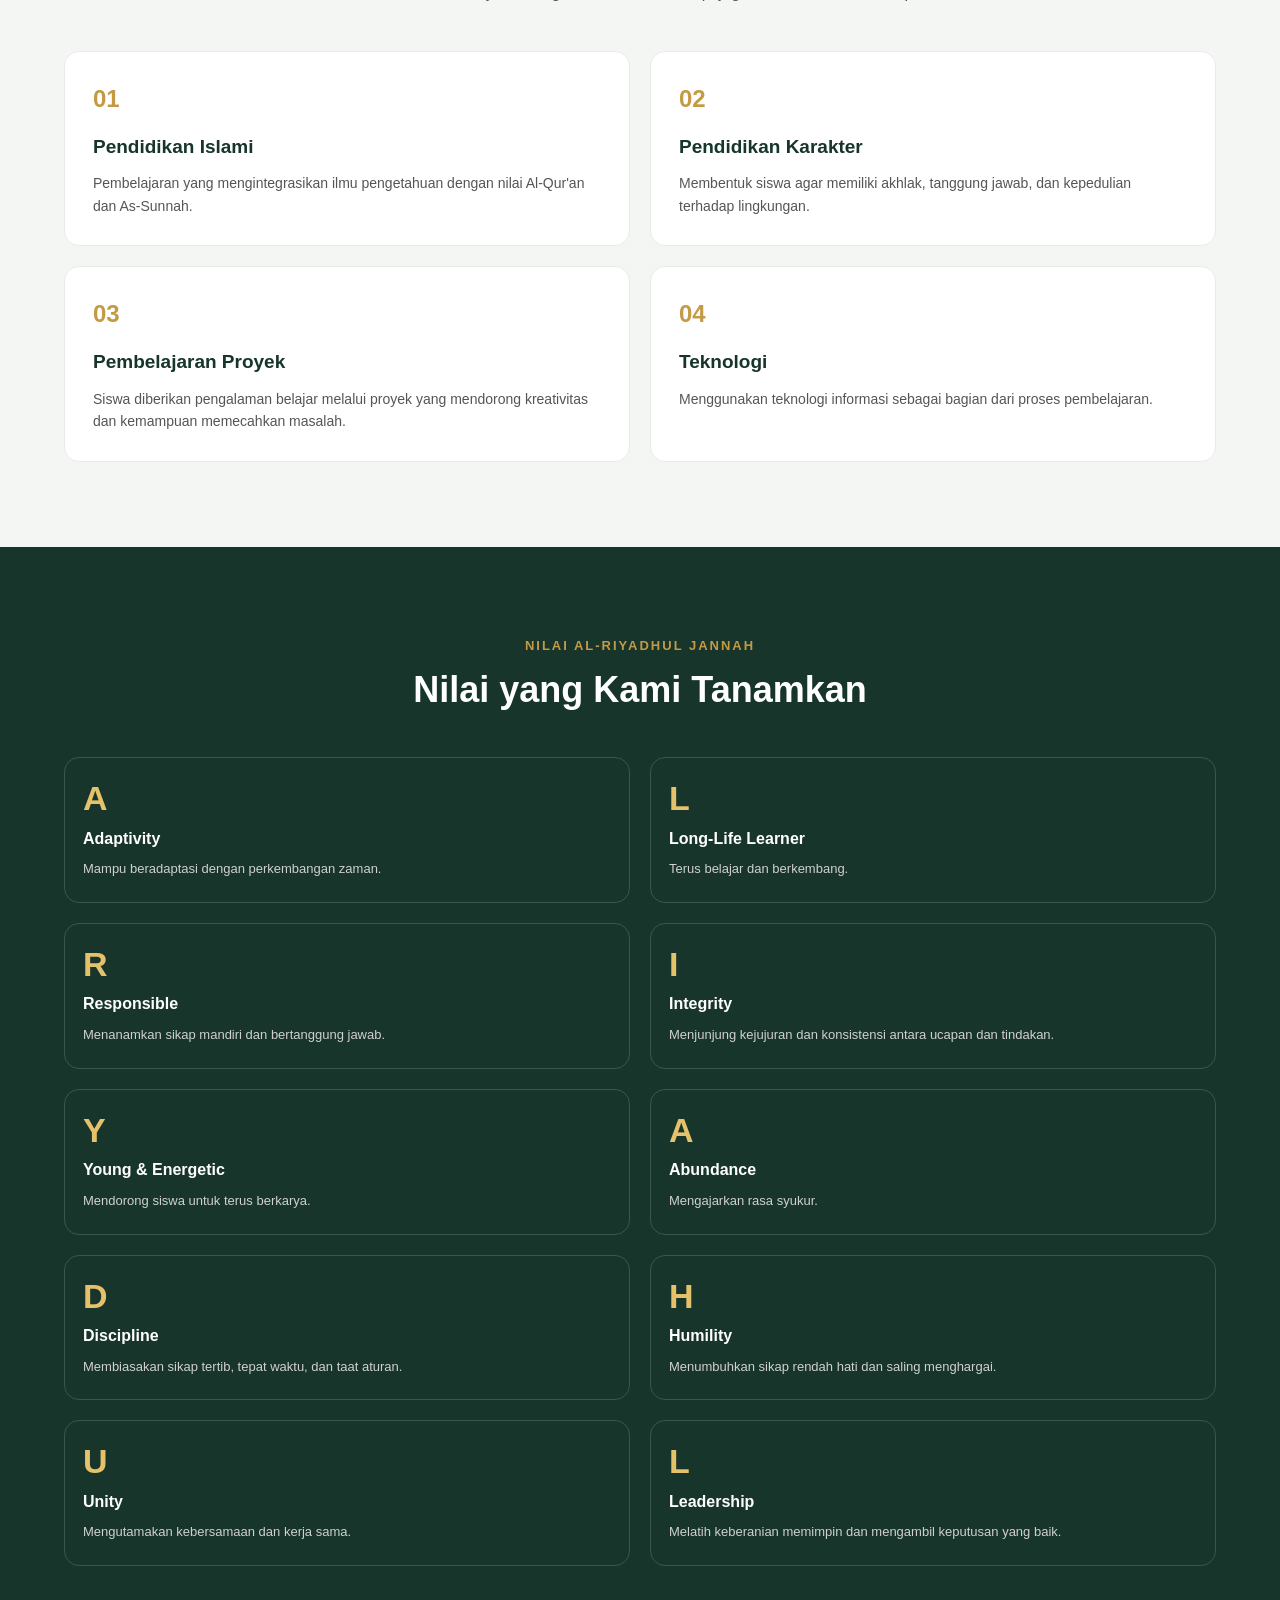
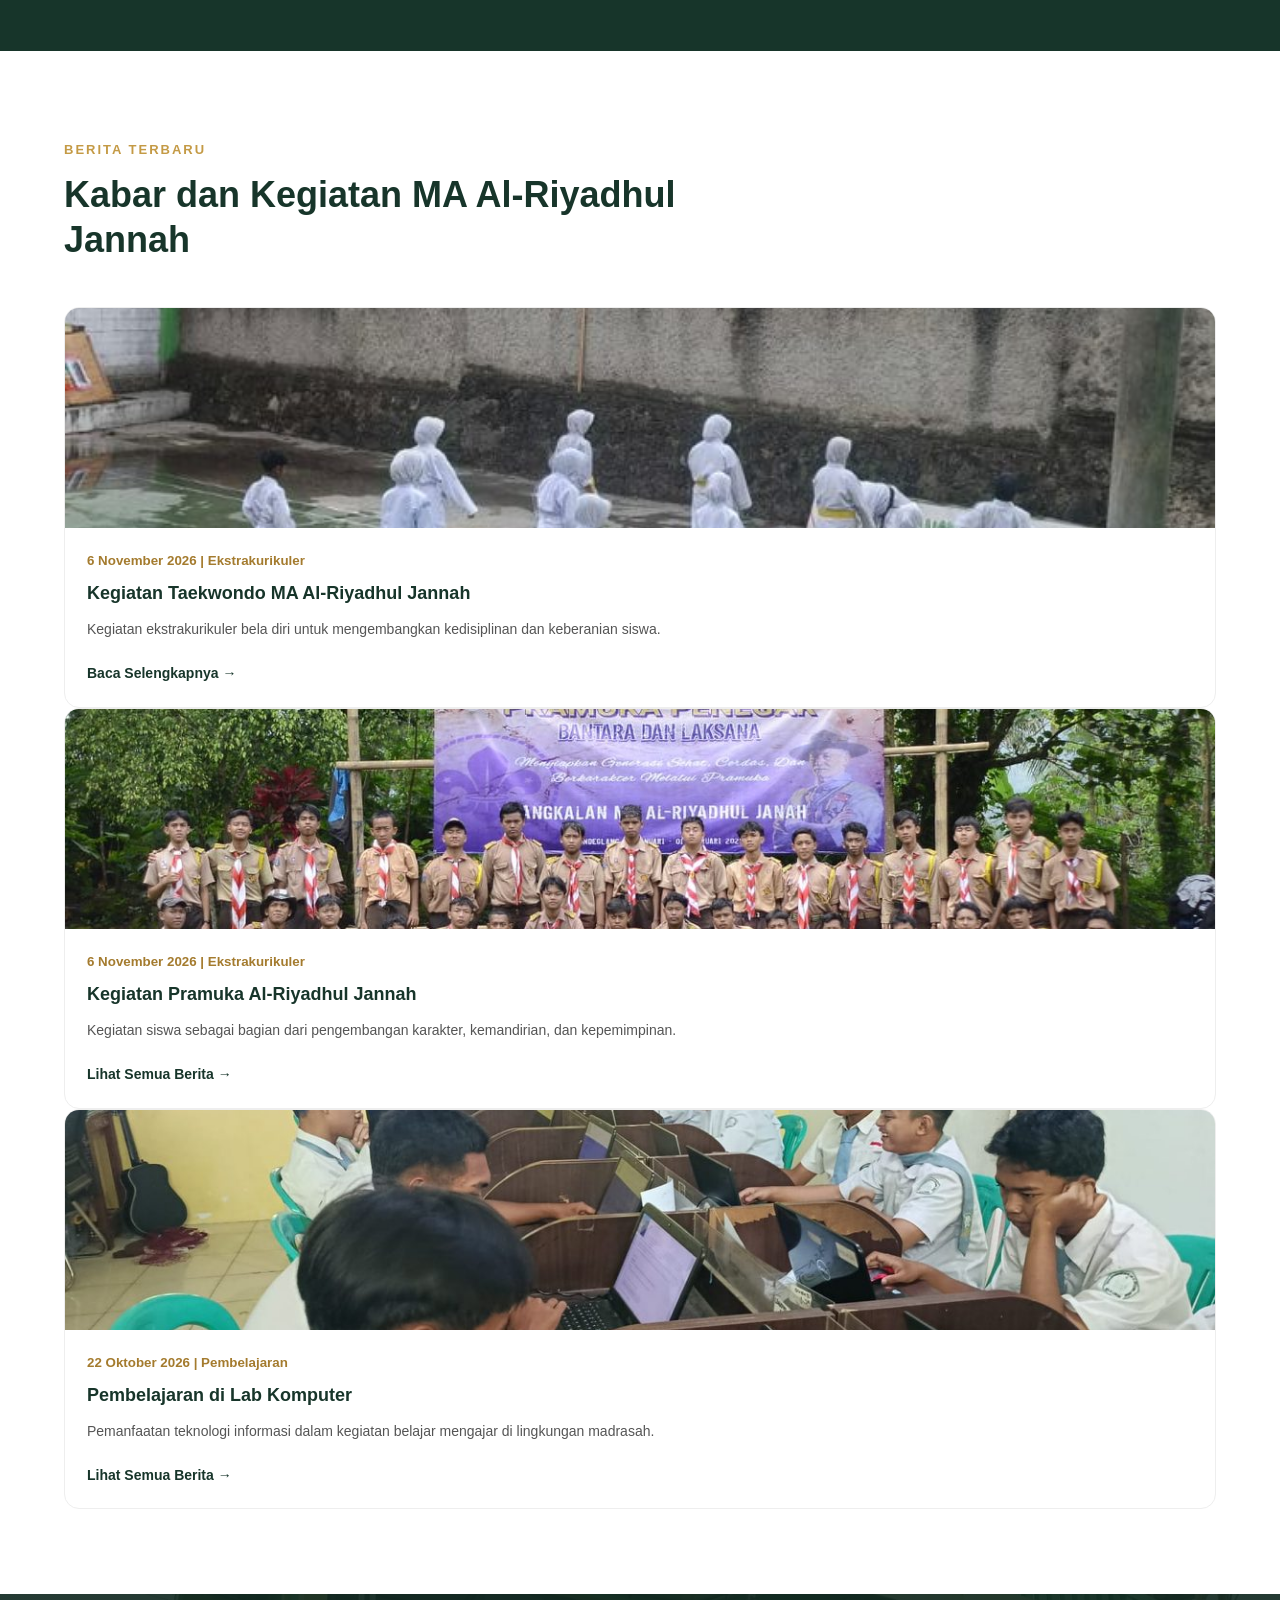
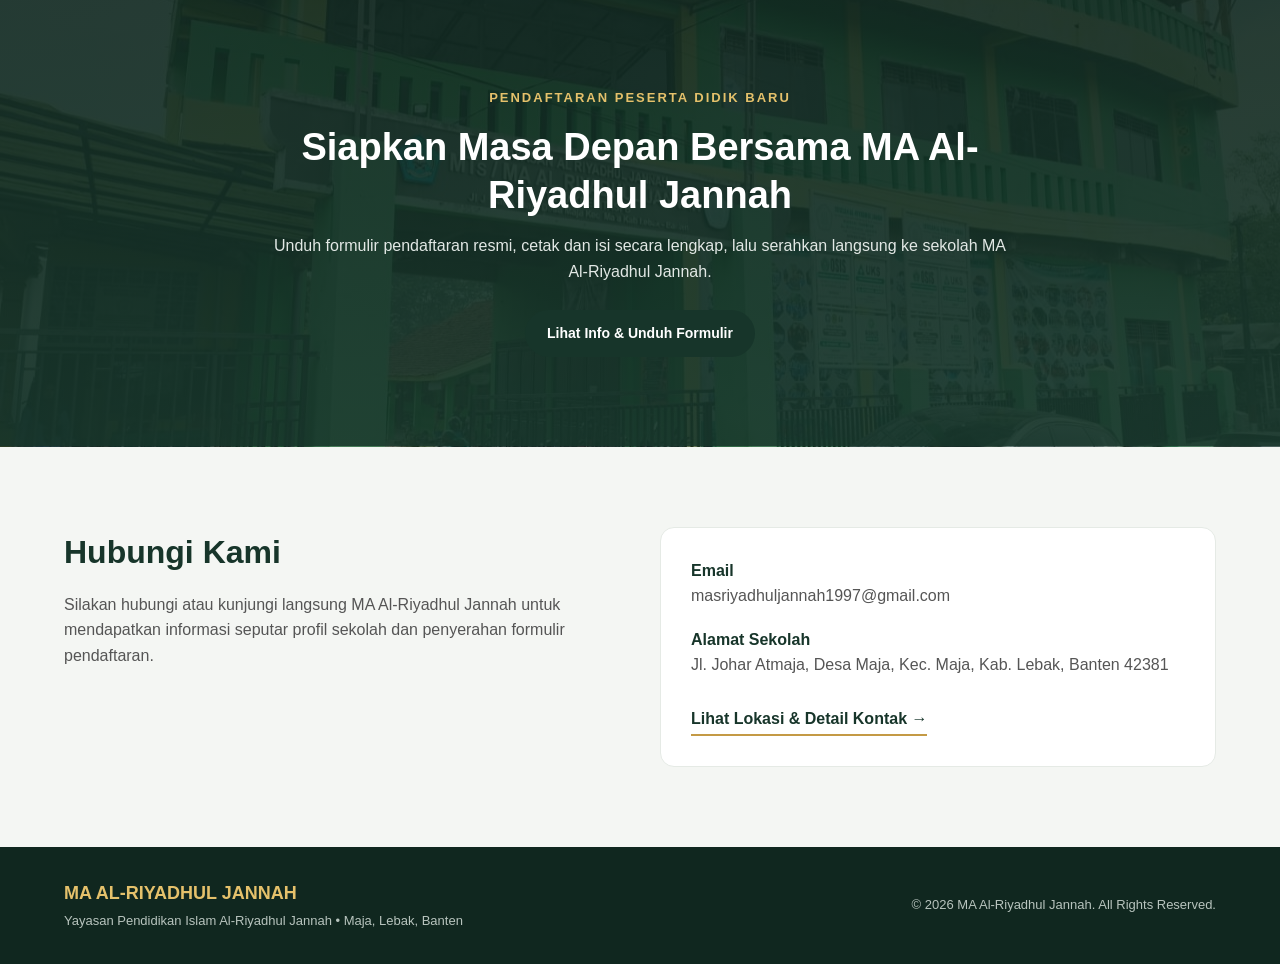
==== commit d2502866: "perbaikan mts di index dan profil" ====
--- a/index.html
+++ b/index.html
@@ -67,10 +67,7 @@
 
 <!-- ================= STATISTIK / IDENTITAS ================= -->
 <section class="stats">
-    <div class="container stats-grid">
-        <div class="stat reveal">
-            <p>Al-Riyadhul Jannah</p>
-        </div>
+    <div class="container stats-grid" style="display: grid; grid-template-columns: repeat(auto-fit, minmax(180px, 1fr));">
         <div class="stat reveal">
             <h2>MA</h2>
             <p>Al-Riyadhul Jannah</p>
@@ -98,24 +95,14 @@
             </p>
         </div>
 
-        <div class="about-grid">
-            <div class="about-card reveal">
-                <div class="about-icon">01</div>
-                <h3> Al-Riyadhul Jannah</h3>
-                <p>
-                    Madrasah Tsanawiyah (NSM: 121236020129 / NPSN: 2062277) yang membentuk siswa
-                    berkarakter Islami, disiplin, serta siap melanjutkan pendidikan ke jenjang berikutnya.
-                </p>
-                <a href="profil.html">Selengkapnya &rarr;</a>
-            </div>
-
-            <div class="about-card reveal">
-                <div class="about-icon">02</div>
+        <div class="about-grid" style="display: grid; grid-template-columns: 1fr;">
+            <div class="about-card reveal" style="width: 100%; max-width: 600px; margin: 0 auto;">
                 <h3>MA Al-Riyadhul Jannah</h3>
-                <p>
-                    Madrasah Aliyah (NSM: 131236020010 / NPSN: 20623344) yang membentuk generasi cerdas,
-                    berakhlak mulia, siap kuliah, siap berkarya, dan mampu menghadapi perkembangan zaman.
-                </p>
+                <p> <pre>
+Madrasah Aliyah (NSM: 131236020010 / NPSN: 20623344) 
+generasi cerdas, berakhlak mulia, siap kuliah, siap berkarya, 
+dan mampu menghadapi perkembangan zaman.
+                </p></pre>
                 <a href="profil.html">Selengkapnya &rarr;</a>
             </div>
         </div>
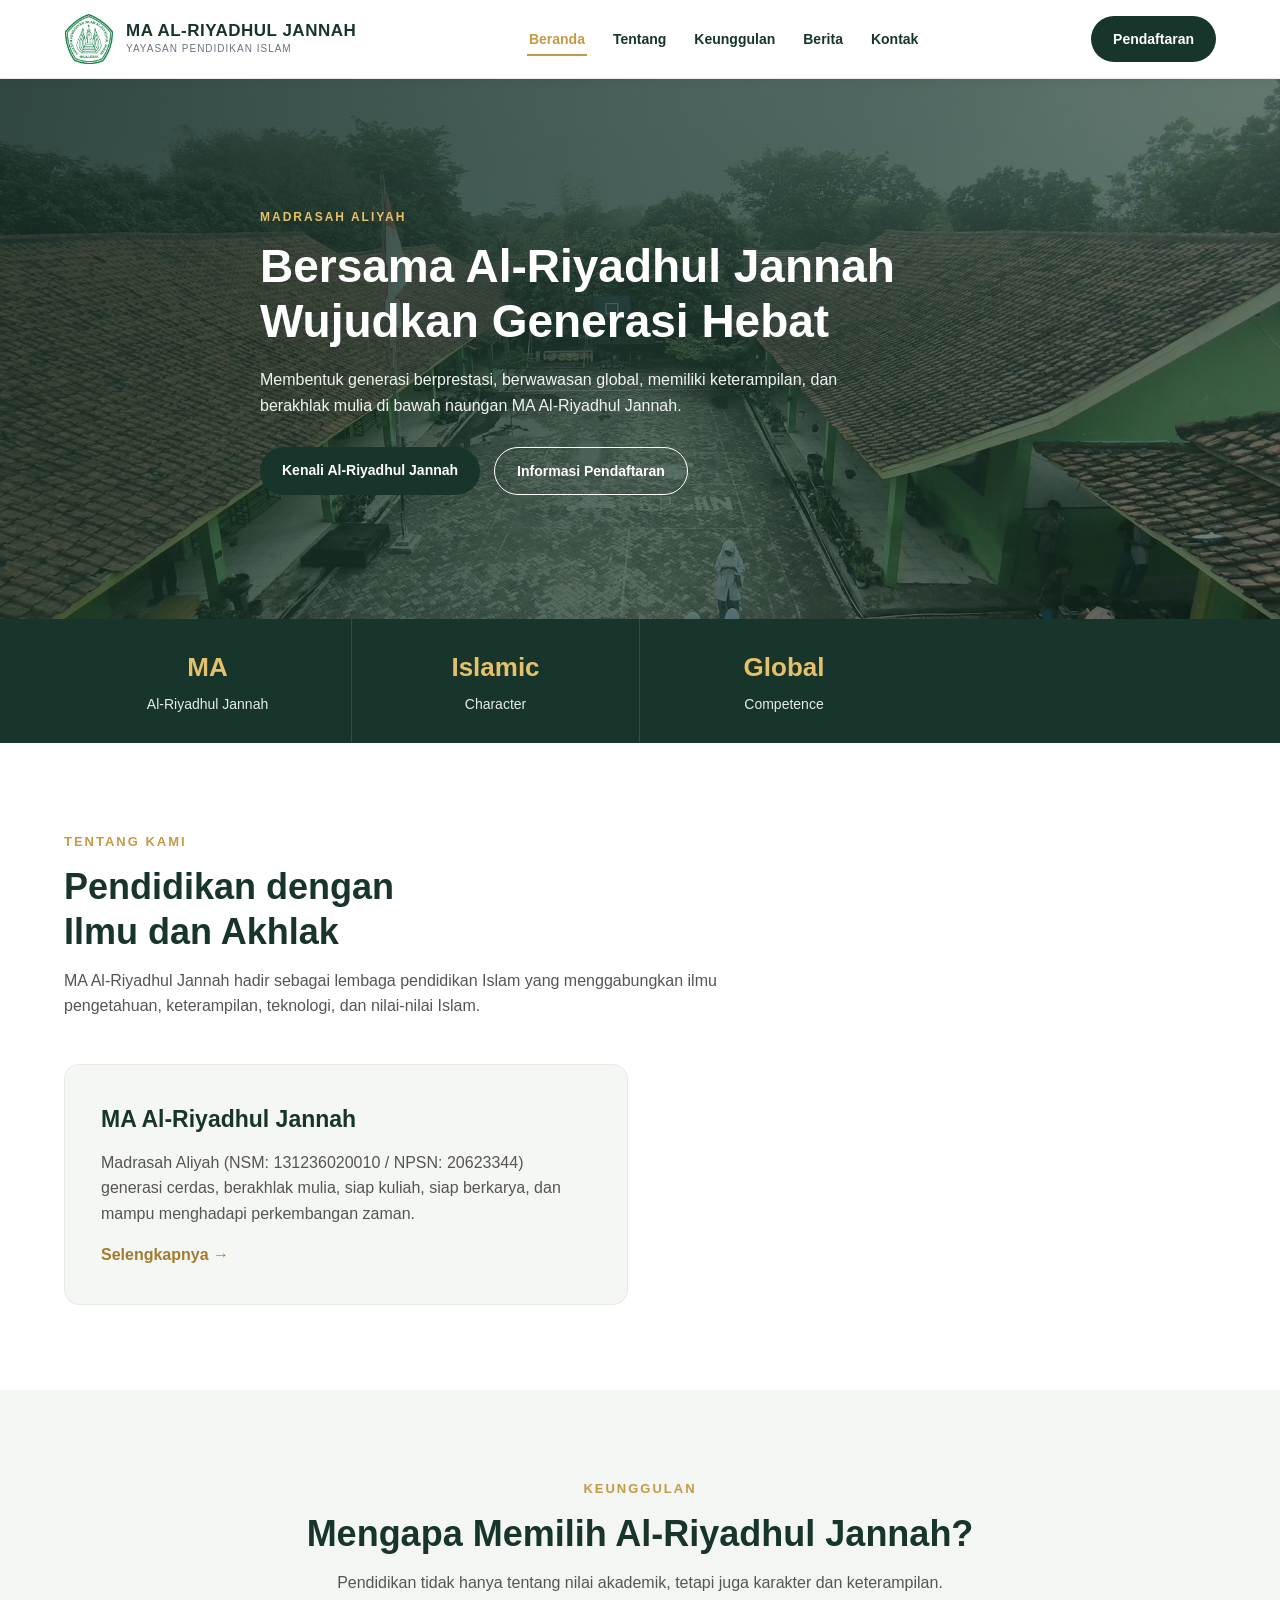
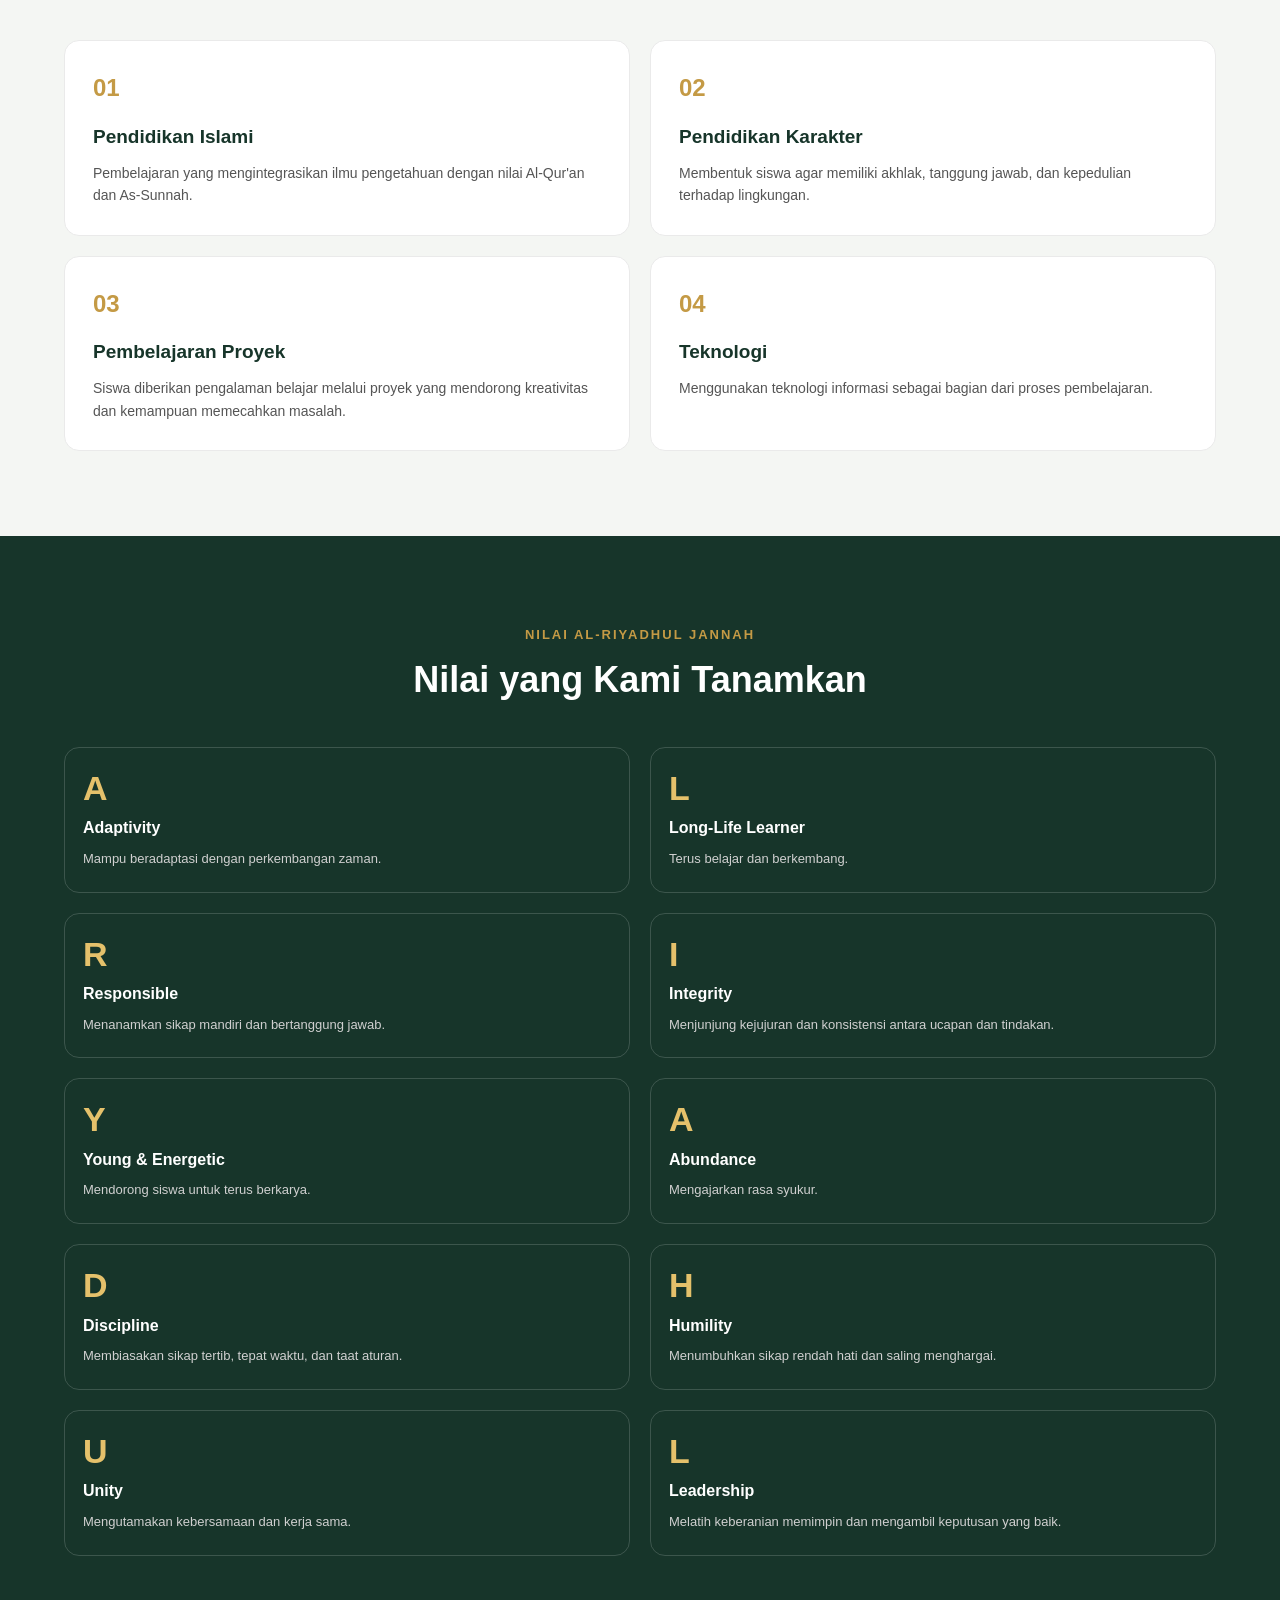
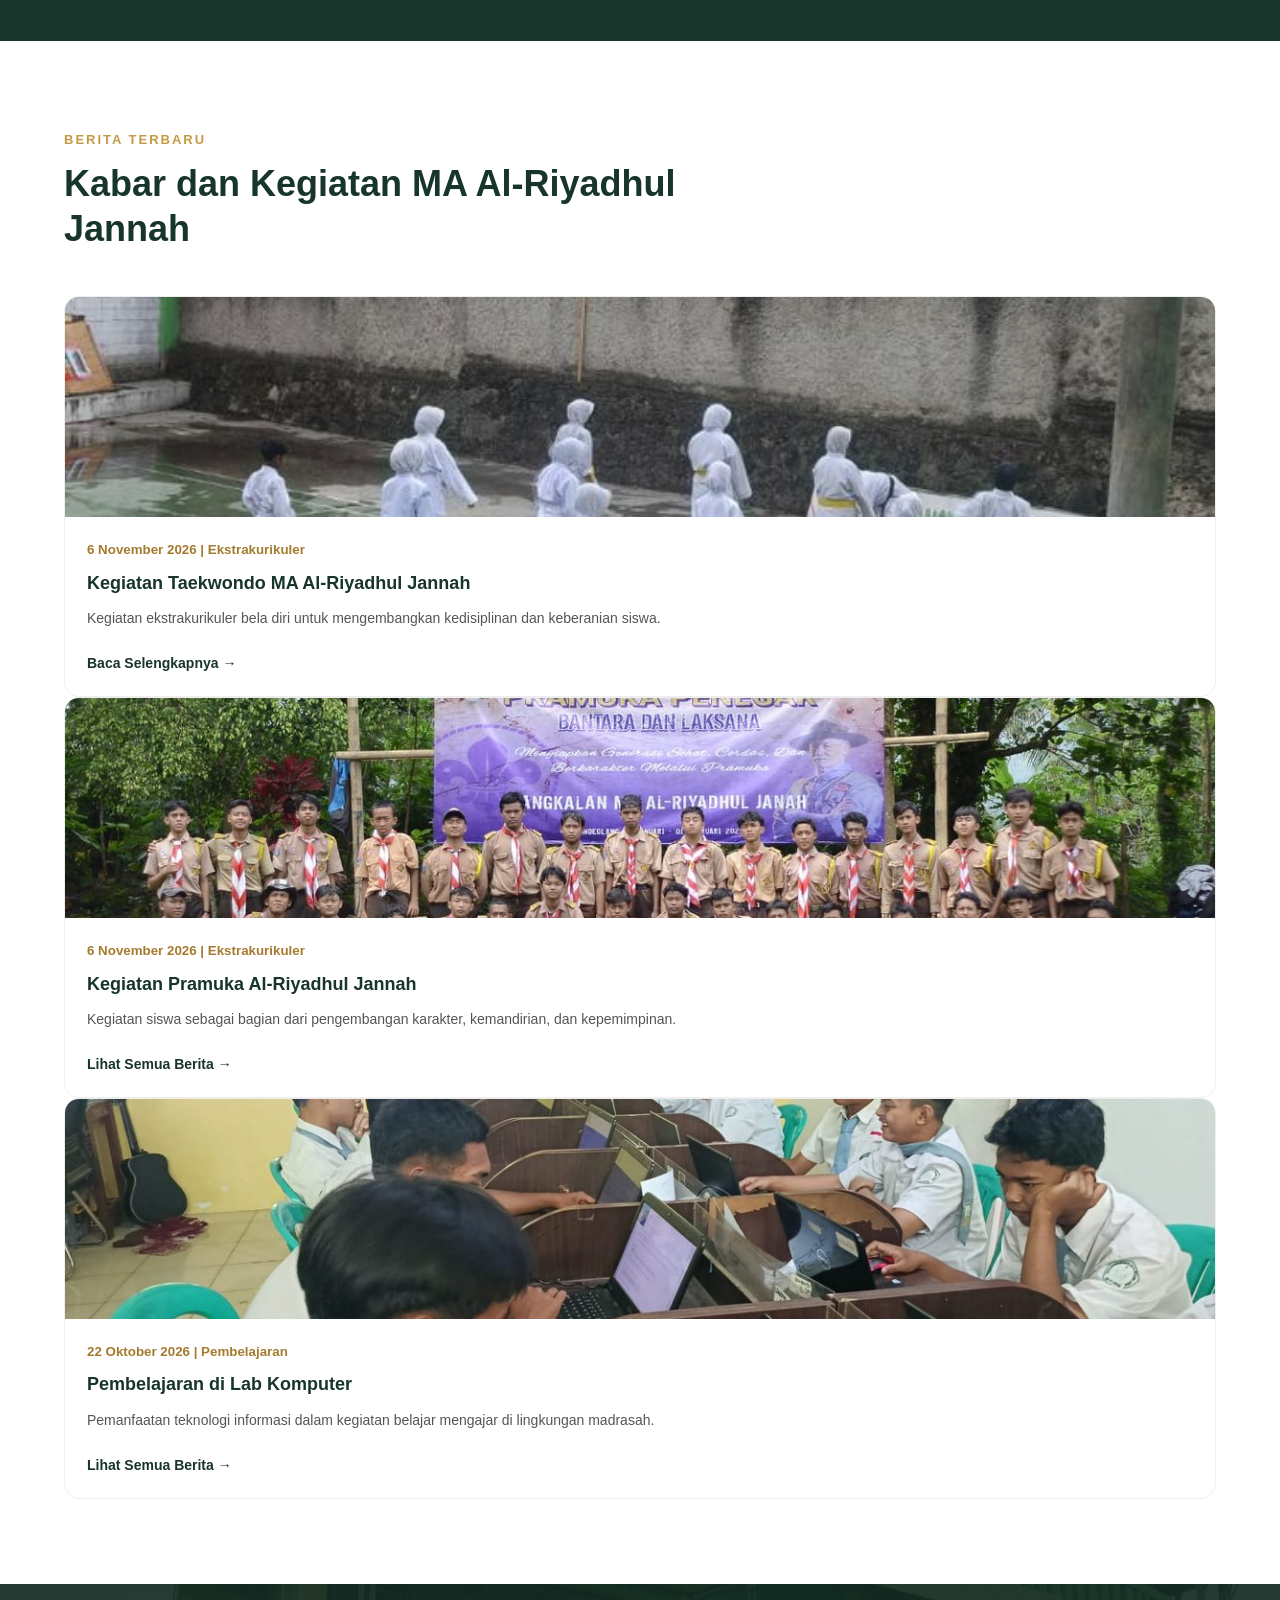
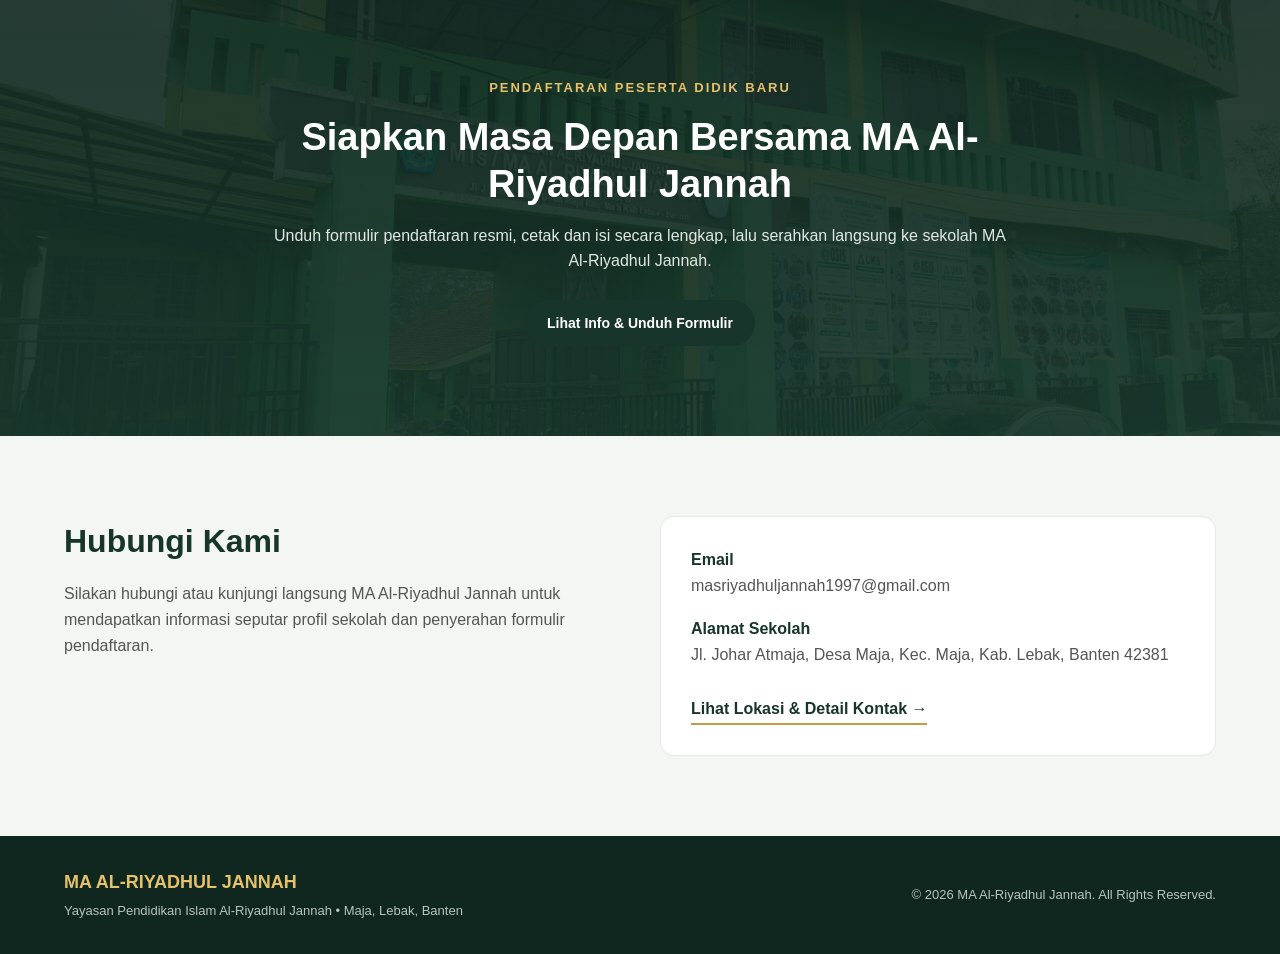
==== commit c3e75a56: "perbaikan layout mobile index attemt 1" ====
--- a/index.html
+++ b/index.html
@@ -67,7 +67,7 @@
 
 <!-- ================= STATISTIK / IDENTITAS ================= -->
 <section class="stats">
-    <div class="container stats-grid" style="display: grid; grid-template-columns: repeat(auto-fit, minmax(180px, 1fr));">
+    <div class="container stats-grid">
         <div class="stat reveal">
             <h2>MA</h2>
             <p>Al-Riyadhul Jannah</p>
@@ -95,14 +95,12 @@
             </p>
         </div>
 
-        <div class="about-grid" style="display: grid; grid-template-columns: 1fr;">
-            <div class="about-card reveal" style="width: 100%; max-width: 600px; margin: 0 auto;">
+        <div class="about-grid">
+            <div class="about-card reveal">
                 <h3>MA Al-Riyadhul Jannah</h3>
-                <p> <pre>
-Madrasah Aliyah (NSM: 131236020010 / NPSN: 20623344) 
-generasi cerdas, berakhlak mulia, siap kuliah, siap berkarya, 
-dan mampu menghadapi perkembangan zaman.
-                </p></pre>
+                <p>Madrasah Aliyah (NSM: 131236020010 / NPSN: 20623344)<br>
+                generasi cerdas, berakhlak mulia, siap kuliah, siap berkarya,
+                dan mampu menghadapi perkembangan zaman.</p>
                 <a href="profil.html">Selengkapnya &rarr;</a>
             </div>
         </div>
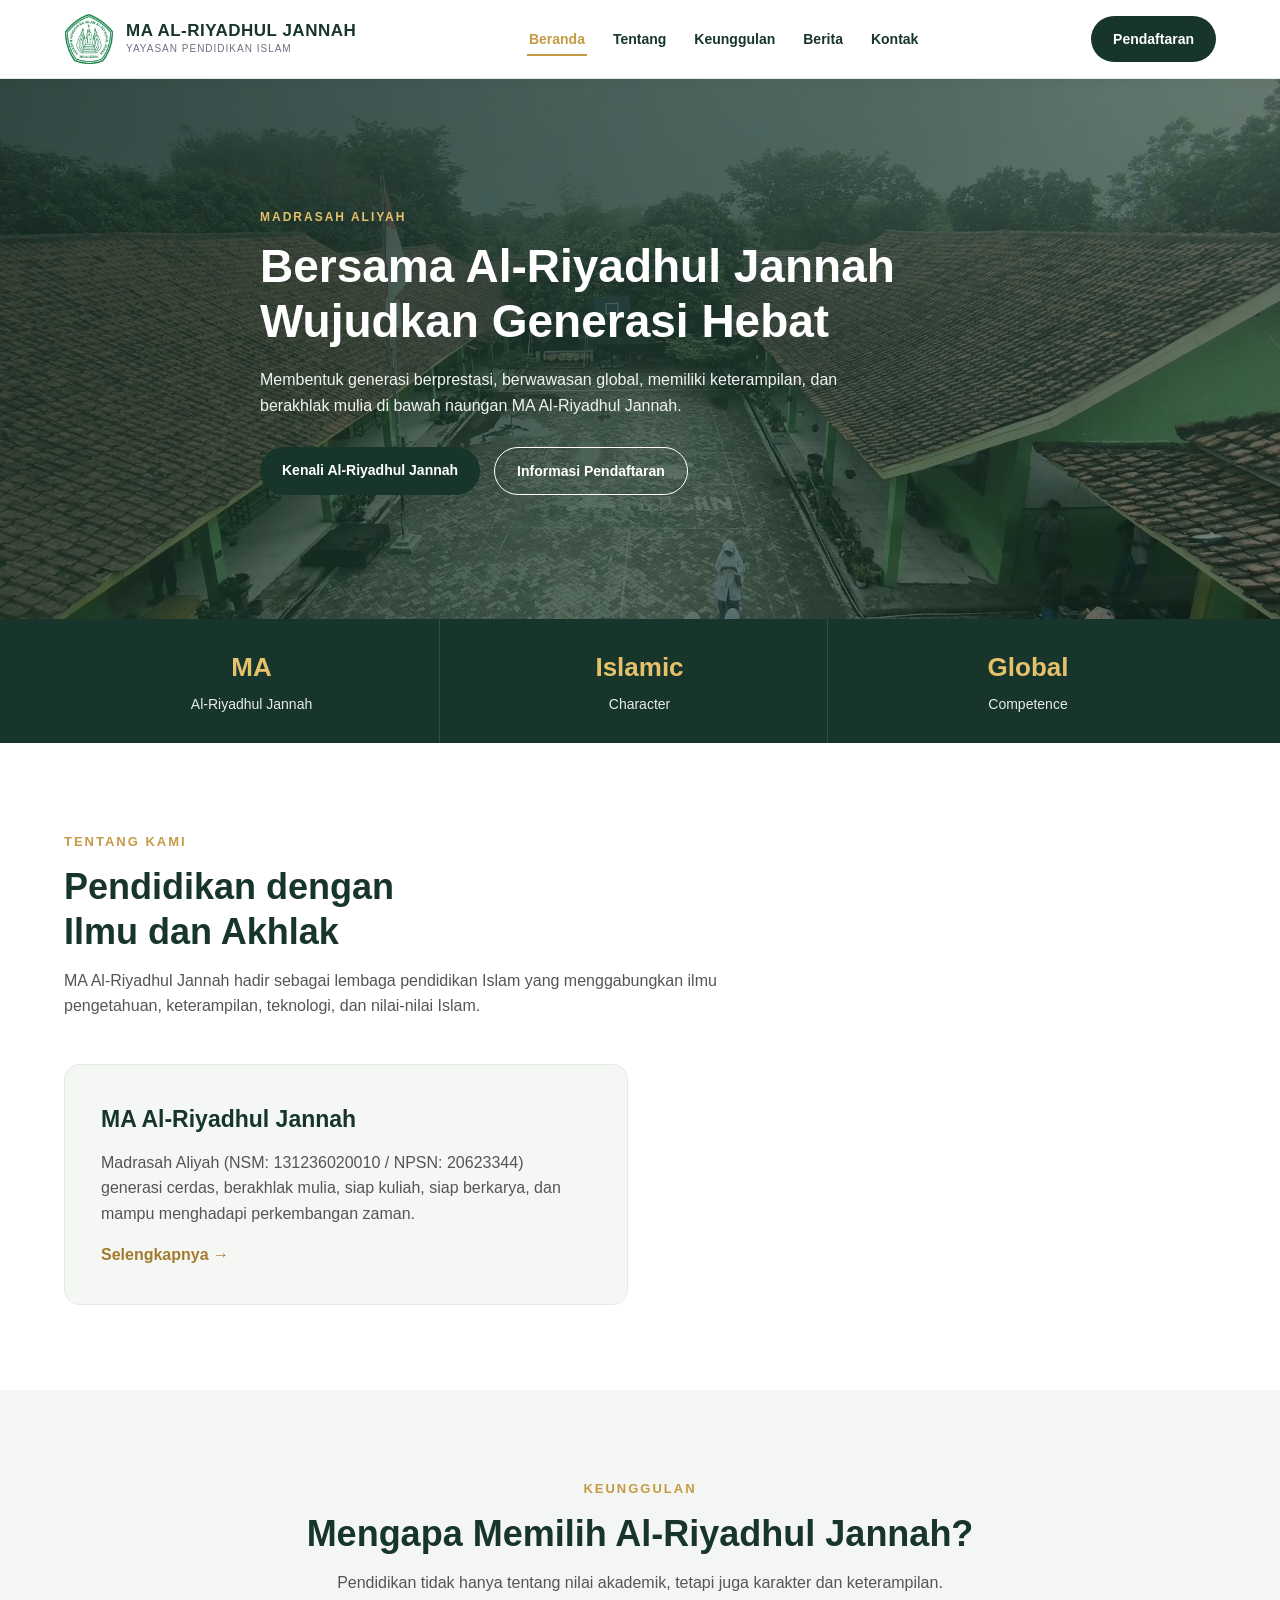
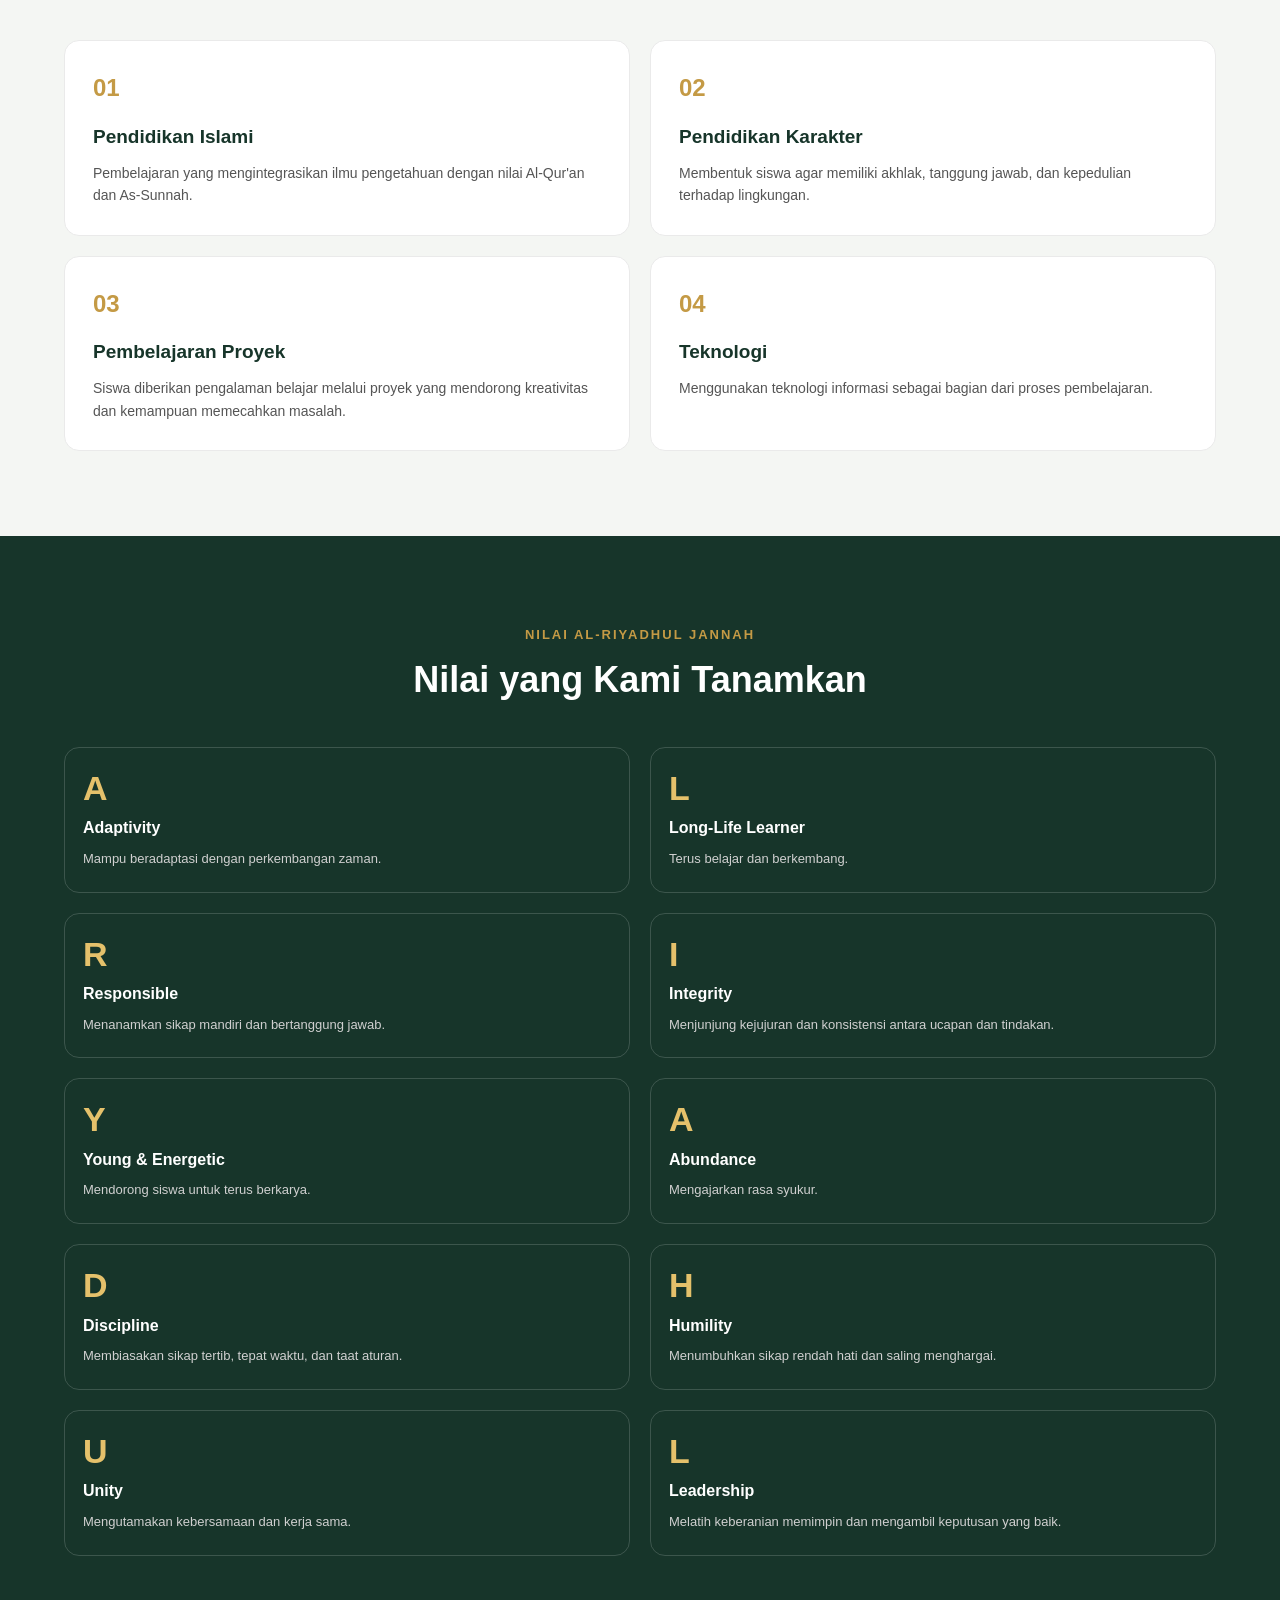
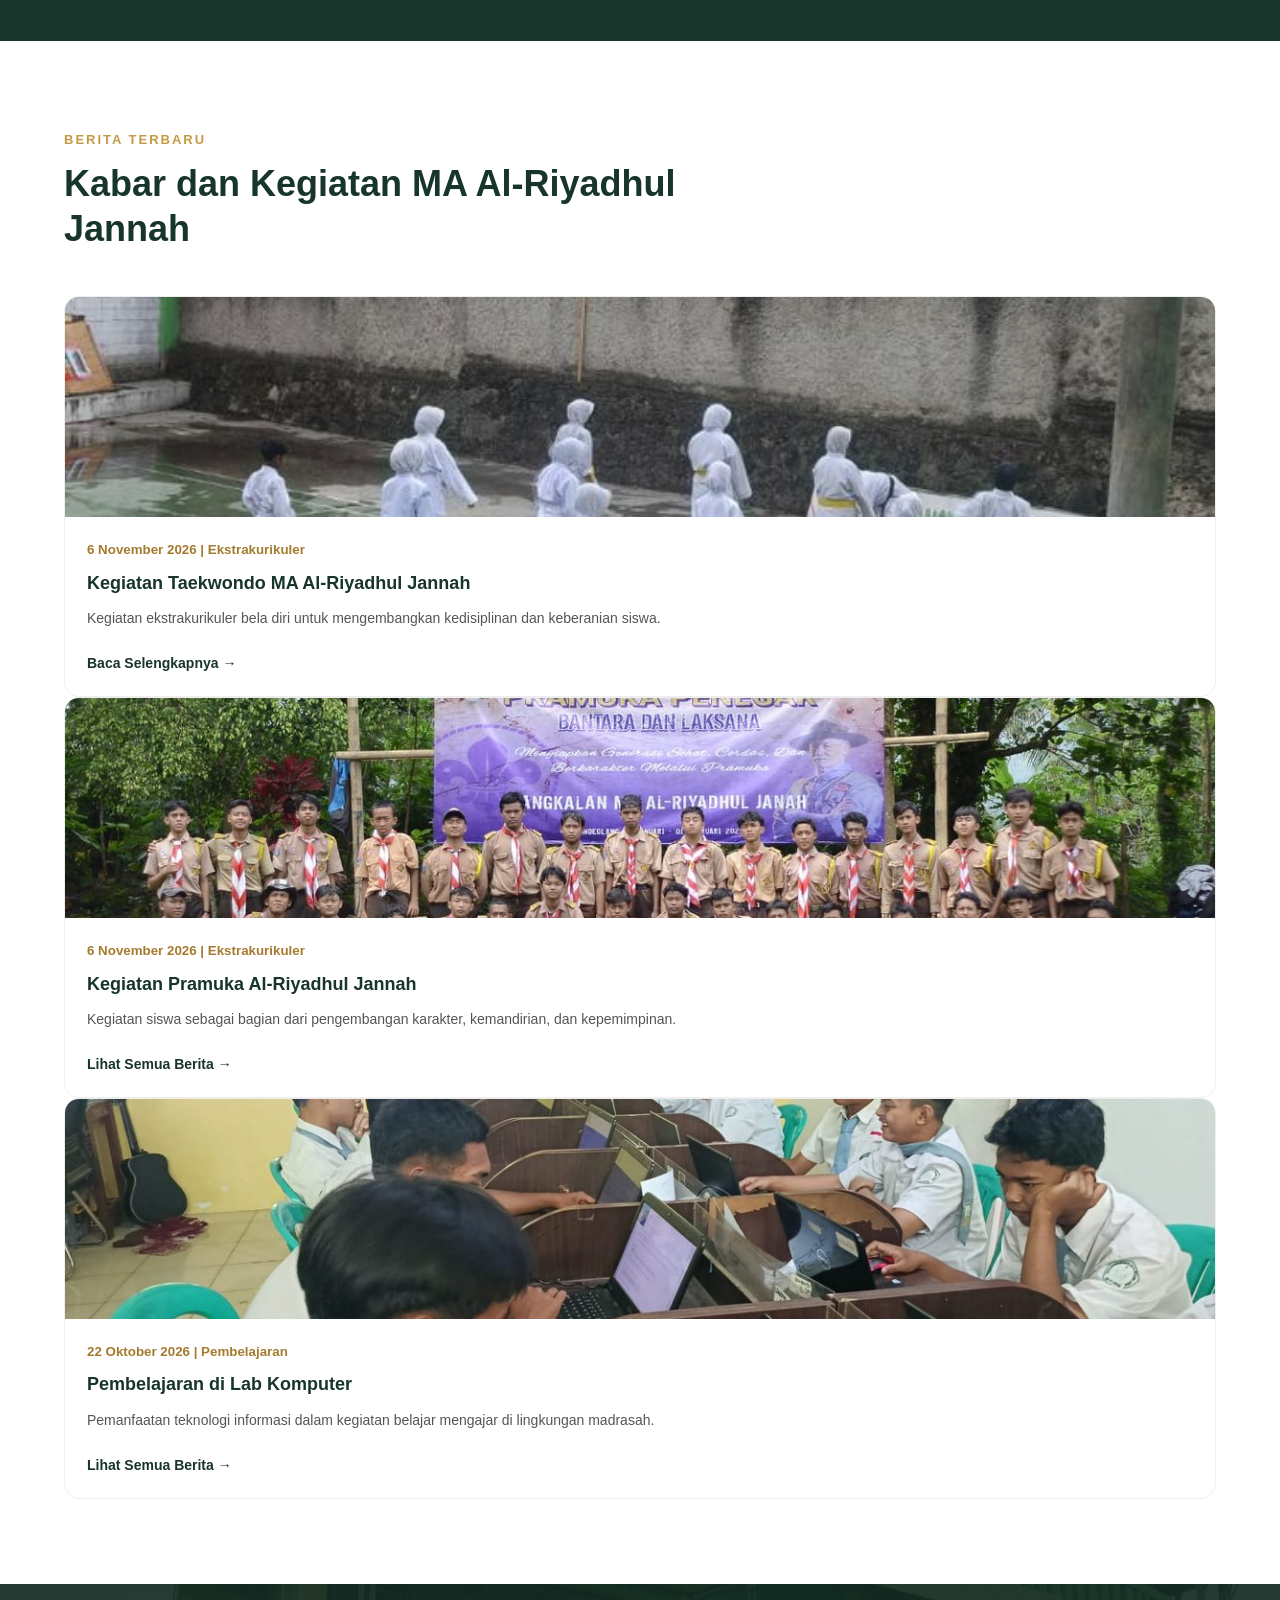
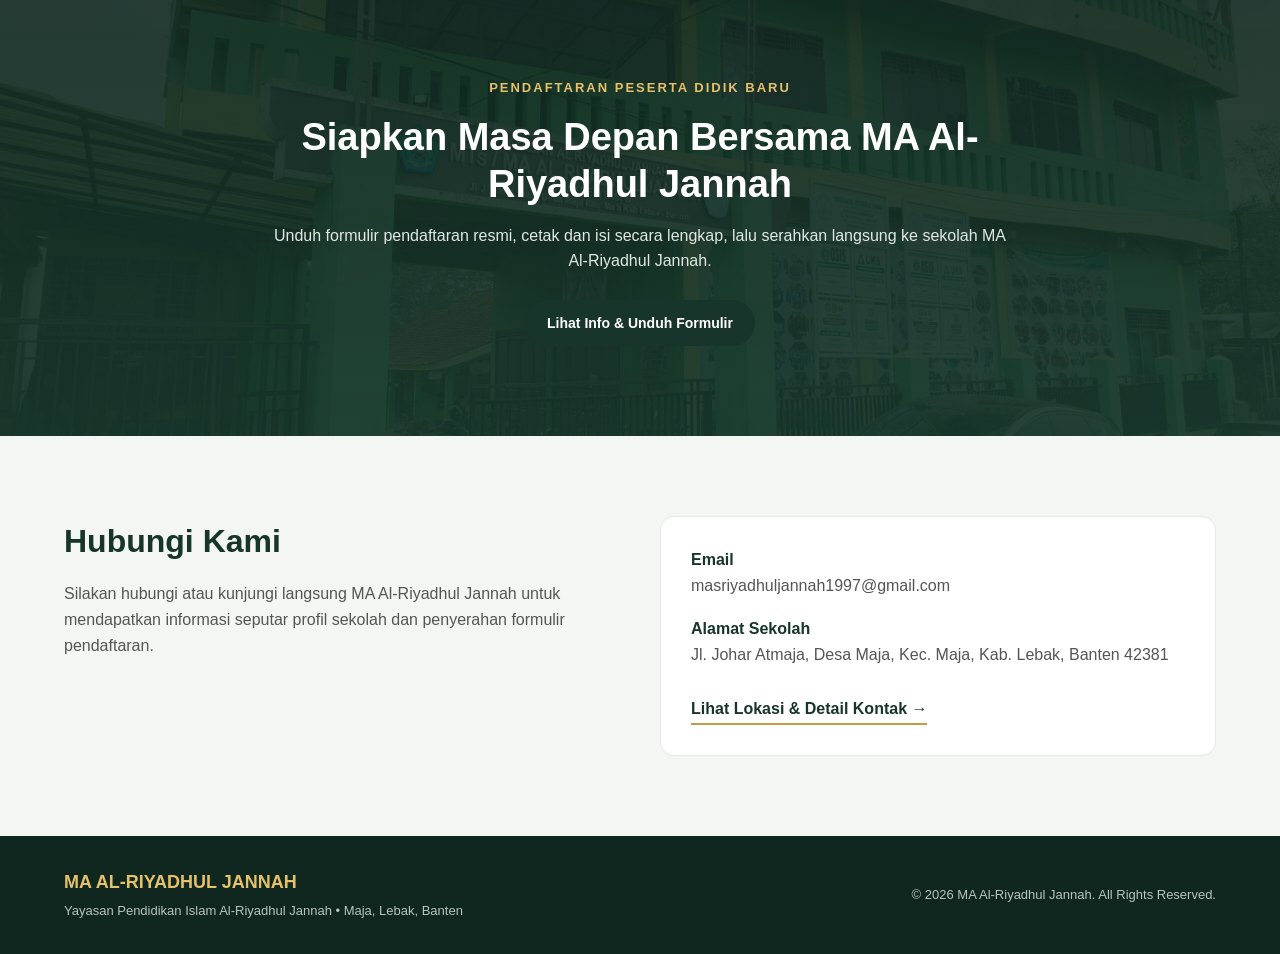
==== commit 882cbfe9: "perbaikan layout mobile index attemt 2" ====
--- a/index.html
+++ b/index.html
@@ -67,16 +67,16 @@
 
 <!-- ================= STATISTIK / IDENTITAS ================= -->
 <section class="stats">
-    <div class="container stats-grid">
-        <div class="stat reveal">
+    <div class="container stats-grid" style="display:grid; grid-template-columns:repeat(3, minmax(0, 1fr)); justify-items:center; align-items:center; gap:12px; text-align:center;">
+        <div class="stat reveal" style="width:100%; text-align:center;">
             <h2>MA</h2>
             <p>Al-Riyadhul Jannah</p>
         </div>
-        <div class="stat reveal">
+        <div class="stat reveal" style="width:100%; text-align:center;">
             <h2>Islamic</h2>
             <p>Character</p>
         </div>
-        <div class="stat reveal">
+        <div class="stat reveal" style="width:100%; text-align:center;">
             <h2>Global</h2>
             <p>Competence</p>
         </div>
